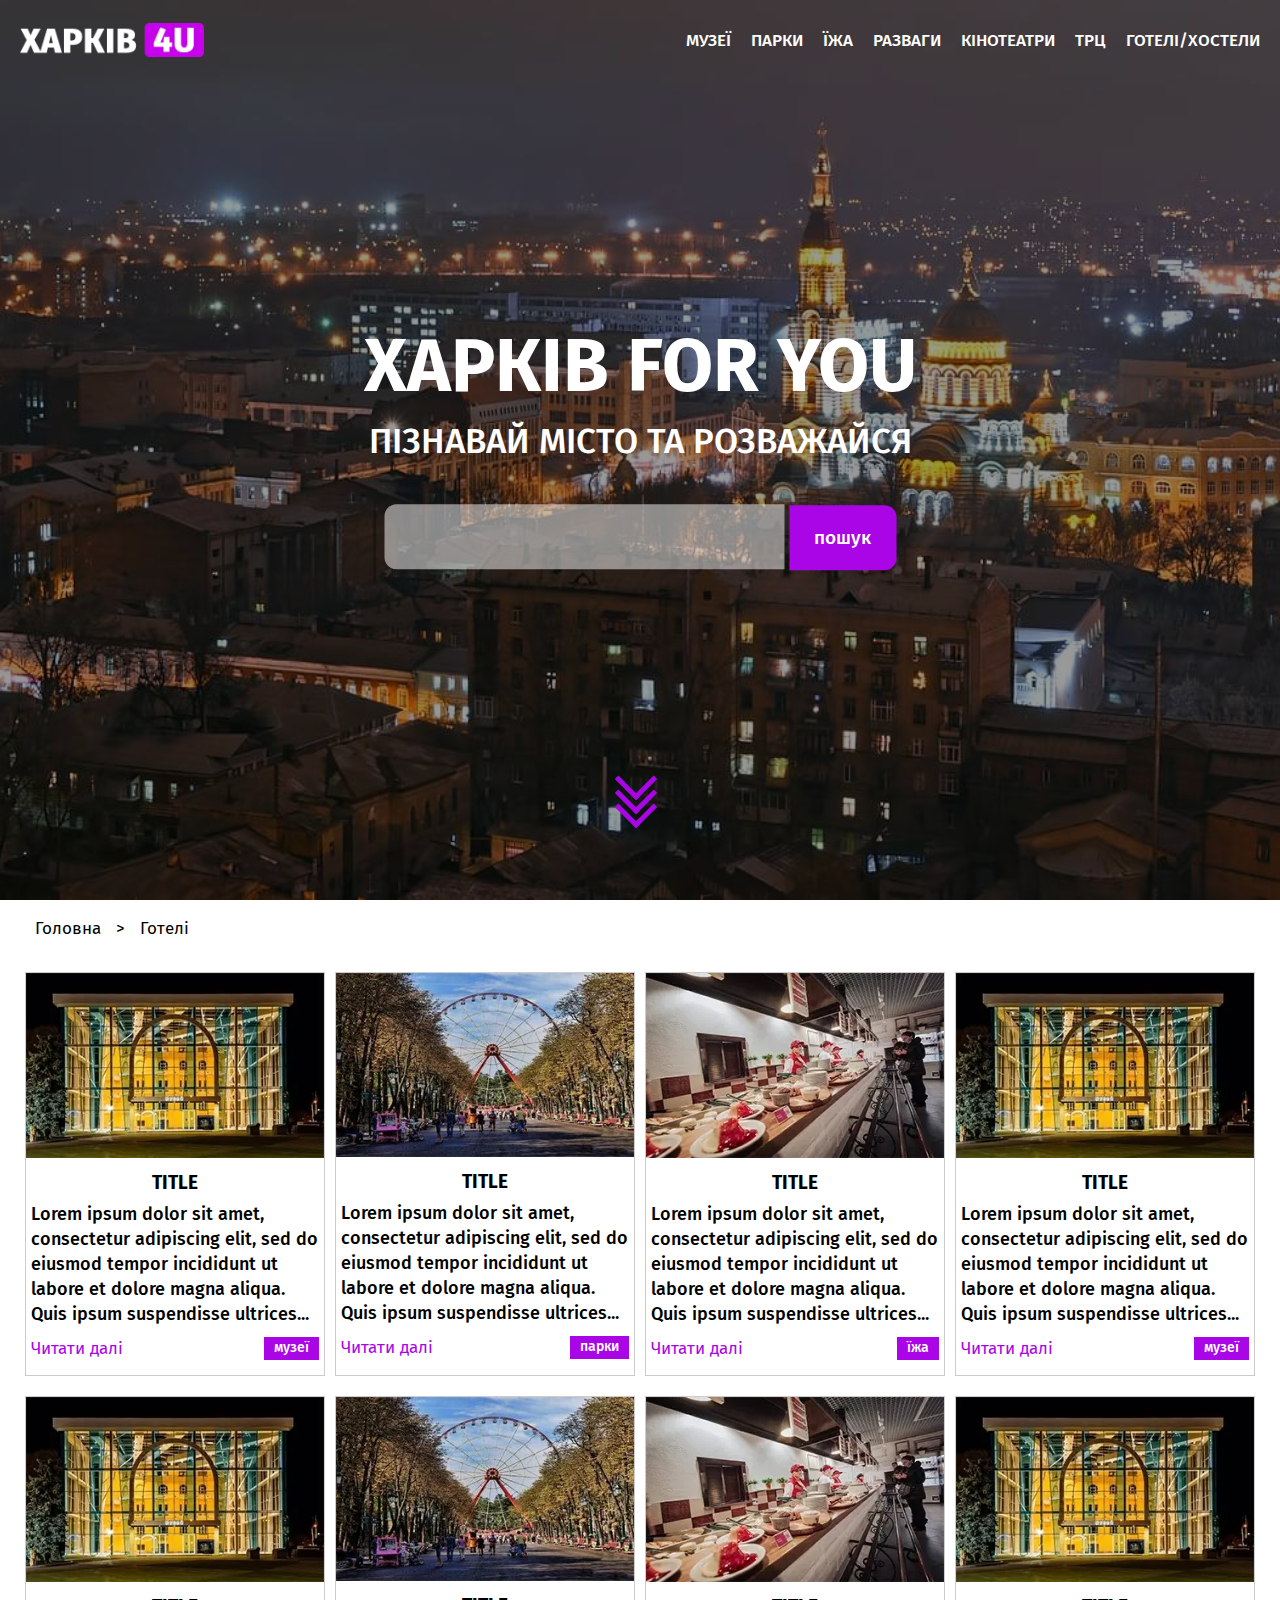
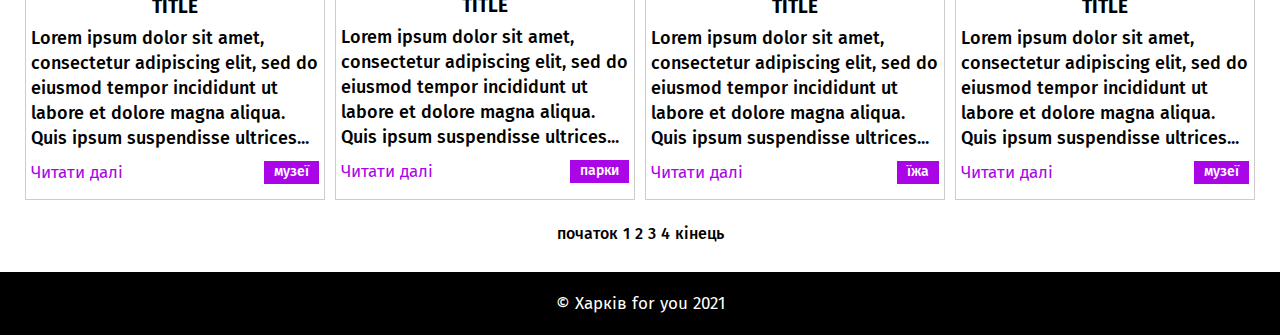
==== index.html @ 12f99634 "Add files via upload" ====
<!DOCTYPE html><html lang="en"><head>    <meta charset="UTF-8">    <meta http-equiv="X-UA-Compatible" content="IE=edge">    <meta name="viewport" content="width=device-width, initial-scale=1.0">    <title>Харкiв for you</title>    <link rel="stylesheet" href="css/style.min.css"></head><body class="flex">    <div class="content">        <header class="header">	<div class="container">		<div class="header__body flex">			<a href="/" class="header__logo">				<picture><source srcset="img/logo.webp" type="image/webp"><img src="img/logo.png" alt="logo"></picture>			</a>			<div class="menu__burger">				<span class="burger__line burger__line-1"></span>				<span class="burger__line burger__line-2"></span>				<span class="burger__line burger__line-3"></span>				<span class="burger__line burger__line-4"></span>			</div>			<nav class="header__menu">				<ul class="header__list flex">					<li><a href="/" class="header__link">музеї</a></li>					<li><a href="#" class="header__link">парки</a></li>					<li><a href="#" class="header__link">їжа</a></li>					<li><a href="#" class="header__link">разваги</a></li>					<li><a href="#" class="header__link">кінотеатри</a></li>					<li><a href="#" class="header__link">трц</a></li>					<li><a href="#" class="header__link">готелi/хостели</a></li>				</ul>			</nav>		</div>	</div></header>        <section class="main">            <div class="container">                <div class="main__block">                    <div class="main__title">Харкiв for you</div>                    <div class="main__subtitle">пізнавай місто та розважайся</div>                    <form action="#" method="get" class="form">                        <input type="text">                        <button type="submit">пошук</button>                    </form>                </div>                <div class="arrow-7">                    <span></span>                    <span></span>                    <span></span>                </div>            </div>        </section>        <section class="breadcrumbs">            <div class="container">                <ul class="flex">                    <li><a href="javascript:void(0);">Головна</a></li>                    <li>></li>                    <li><a href="javascript:void(0);">Готелі</a></li>                </ul>            </div>        </section>        <section class="wrapper">            <div class="container">                <div class="wrapper__block flex">                    <div class="cards flex">                        <div class="cards__item">                            <div class="cards__img">                                <picture><source srcset="img/musem.webp" type="image/webp"><img src="img/musem.jpg" alt="musem"></picture>                            </div>                            <a class="cards__title" href="javascript:void(0);">title</a>                            <div class="cards__block">                                <span class="cards__text">                                    Lorem ipsum dolor sit amet, consectetur adipiscing elit, sed do eiusmod tempor incididunt ut labore et dolore magna aliqua. Quis ipsum suspendisse ultrices...                                </span>                                <div class="more__block flex">                                    <a href="javascript:void(0);" class="read">Читати далі</a>                                    <a class="cards__tag" href="javascript:void(0);">музеї</a>                                </div>                            </div>                        </div>                        <div class="cards__item">                            <div class="cards__img">                                <picture><source srcset="img/parks.webp" type="image/webp"><img src="img/parks.jpg" alt="parks"></picture>                            </div>                            <a class="cards__title" href="javascript:void(0);">title</a>                            <div class="cards__block">                                <span class="cards__text">                                    Lorem ipsum dolor sit amet, consectetur adipiscing elit, sed do eiusmod tempor incididunt ut labore et dolore magna aliqua. Quis ipsum suspendisse ultrices...                                </span>                                <div class="more__block flex">                                    <a href="javascript:void(0);" class="read">Читати далі</a>                                    <a class="cards__tag" href="javascript:void(0);">парки</a>                                </div>                            </div>                        </div>                        <div class="cards__item">                            <div class="cards__img">                                <picture><source srcset="img/food.webp" type="image/webp"><img src="img/food.jpg" alt="food"></picture>                            </div>                            <a class="cards__title" href="javascript:void(0);">title</a>                            <div class="cards__block">                                <span class="cards__text">                                    Lorem ipsum dolor sit amet, consectetur adipiscing elit, sed do eiusmod tempor incididunt ut labore et dolore magna aliqua. Quis ipsum suspendisse ultrices...                                </span>                                <div class="more__block flex">                                    <a href="javascript:void(0);" class="read">Читати далі</a>                                    <a class="cards__tag" href="javascript:void(0);">їжа</a>                                </div>                            </div>                        </div>                        <div class="cards__item">                            <div class="cards__img">                                <picture><source srcset="img/musem.webp" type="image/webp"><img src="img/musem.jpg" alt="musem"></picture>                            </div>                            <a class="cards__title" href="javascript:void(0);">title</a>                            <div class="cards__block">                                <span class="cards__text">                                    Lorem ipsum dolor sit amet, consectetur adipiscing elit, sed do eiusmod tempor incididunt ut labore et dolore magna aliqua. Quis ipsum suspendisse ultrices...                                </span>                                <div class="more__block flex">                                    <a href="javascript:void(0);" class="read">Читати далі</a>                                    <a class="cards__tag" href="javascript:void(0);">музеї</a>                                </div>                            </div>                        </div>                        <div class="cards__item">                            <div class="cards__img">                                <picture><source srcset="img/musem.webp" type="image/webp"><img src="img/musem.jpg" alt="musem"></picture>                            </div>                            <a class="cards__title" href="javascript:void(0);">title</a>                            <div class="cards__block">                                <span class="cards__text">                                    Lorem ipsum dolor sit amet, consectetur adipiscing elit, sed do eiusmod tempor incididunt ut labore et dolore magna aliqua. Quis ipsum suspendisse ultrices...                                </span>                                <div class="more__block flex">                                    <a href="javascript:void(0);" class="read">Читати далі</a>                                    <a class="cards__tag" href="javascript:void(0);">музеї</a>                                </div>                            </div>                        </div>                        <div class="cards__item">                            <div class="cards__img">                                <picture><source srcset="img/parks.webp" type="image/webp"><img src="img/parks.jpg" alt="parks"></picture>                            </div>                            <a class="cards__title" href="javascript:void(0);">title</a>                            <div class="cards__block">                                <span class="cards__text">                                    Lorem ipsum dolor sit amet, consectetur adipiscing elit, sed do eiusmod tempor incididunt ut labore et dolore magna aliqua. Quis ipsum suspendisse ultrices...                                </span>                                <div class="more__block flex">                                    <a href="javascript:void(0);" class="read">Читати далі</a>                                    <a class="cards__tag" href="javascript:void(0);">парки</a>                                </div>                            </div>                        </div>                        <div class="cards__item">                            <div class="cards__img">                                <picture><source srcset="img/food.webp" type="image/webp"><img src="img/food.jpg" alt="food"></picture>                            </div>                            <a class="cards__title" href="javascript:void(0);">title</a>                            <div class="cards__block">                                <span class="cards__text">                                    Lorem ipsum dolor sit amet, consectetur adipiscing elit, sed do eiusmod tempor incididunt ut labore et dolore magna aliqua. Quis ipsum suspendisse ultrices...                                </span>                                <div class="more__block flex">                                    <a href="javascript:void(0);" class="read">Читати далі</a>                                    <a class="cards__tag" href="javascript:void(0);">їжа</a>                                </div>                            </div>                        </div>                        <div class="cards__item">                            <div class="cards__img">                                <picture><source srcset="img/musem.webp" type="image/webp"><img src="img/musem.jpg" alt="musem"></picture>                            </div>                            <a class="cards__title" href="javascript:void(0);">title</a>                            <div class="cards__block">                                <span class="cards__text">                                    Lorem ipsum dolor sit amet, consectetur adipiscing elit, sed do eiusmod tempor incididunt ut labore et dolore magna aliqua. Quis ipsum suspendisse ultrices...                                </span>                                <div class="more__block flex">                                    <a href="javascript:void(0);" class="read">Читати далі</a>                                    <a class="cards__tag" href="javascript:void(0);">музеї</a>                                </div>                            </div>                        </div>                    </div>                </div>                <div class="pages">                    <ul class="flex">                        <li><a class="back" href="javascript:void(0);">початок</a></li>                        <li><a href="javascript:void(0);">1</a></li>                        <li><a href="javascript:void(0);">2</a></li>                        <li><a href="javascript:void(0);">3</a></li>                        <li><a href="javascript:void(0);">4</a></li>                        <li><a class="forward" href="javascript:void(0);">кінець</a></li>                    </ul>                </div>            </div>        </section>    </div>    <footer class="footer">        <span>&copy; Харкiв for you 2021</span>    </footer>    <script src="js/jquery-3.3.1.min.js"></script>    <script src="js/script.min.js"></script></body></html>
---- css/style.min.css ----
@import url('https://fonts.googleapis.com/css2?family=Fira+Sans:wght@300;400;500;600;700;800;900&display=swap');*{padding:0;margin:0;border:0}*,:after,:before{-webkit-box-sizing:border-box;box-sizing:border-box}:active,:focus{outline:0}a:active,a:focus{outline:0}aside,footer,header,nav{display:block}body,html{height:100%;width:100%;font-size:100%;line-height:1;font-size:14px;-ms-text-size-adjust:100%;-moz-text-size-adjust:100%;-webkit-text-size-adjust:100%}button,input,textarea{font-family:inherit}input::-ms-clear{display:none}button{cursor:pointer}button::-moz-focus-inner{padding:0;border:0}a,a:visited{text-decoration:none}a:hover{text-decoration:none}ul li{list-style:none}img{vertical-align:top}h1,h2,h3,h4,h5,h6{font-size:inherit;font-weight:inherit}.header{position:absolute;width:100%;top:0;left:0;z-index:50;-webkit-transition:.4s linear;-o-transition:.4s linear;transition:.4s linear}.header:before{content:'';position:absolute;top:0;left:0;width:100%;height:100%;z-index:2}.header.active{position:fixed;top:0;left:0;-webkit-animation-name:show__menu;animation-name:show__menu;-webkit-animation-duration:1s;animation-duration:1s;width:100%;background-color:#b089dc}@-webkit-keyframes show__menu{0%{opacity:0;top:-200px}100%{opacity:1;top:0}}@keyframes show__menu{0%{opacity:0;top:-200px}100%{opacity:1;top:0}}.header__body{position:relative;display:-webkit-box;display:-ms-flexbox;display:flex;-webkit-box-pack:justify;-ms-flex-pack:justify;justify-content:space-between;height:80px;-webkit-box-align:center;-ms-flex-align:center;align-items:center}.header__logo{-webkit-box-flex:0;-ms-flex:0 0 184px;flex:0 0 184px;z-index:3}.header__logo img{max-width:100%}.menu__burger{display:none}.header__list{display:-webkit-box;display:-ms-flexbox;display:flex;position:relative;z-index:2}.header__link{color:#fff;text-transform:uppercase;font-size:17px;text-decoration:none;-webkit-transition:all .5s;-o-transition:all .5s;transition:all .5s;font-weight:500}.header__link:hover{color:#aa05e7}.active{color:#aa05e7;font-weight:700}.header__list li{list-style:none;margin-left:20px}.contant{height:10000px;padding-top:100px}.content__text{font-size:18px;line-height:25px}.content__text p{margin-bottom:20px}body{font-family:'Fira Sans',sans-serif;-webkit-box-orient:vertical;-webkit-box-direction:normal;-ms-flex-direction:column;flex-direction:column;color:#000;font-size:17px}.content{-webkit-box-flex:1;-ms-flex:1 1 auto;flex:1 1 auto}.flex{display:-webkit-box;display:-ms-flexbox;display:flex}.container{max-width:1270px;margin:0 auto;padding:0 15px}.main{background:url(../img/bg.jpg) center center/cover no-repeat;background-color:rgba(0,0,0,.4);background-blend-mode:multiply;height:100vh;width:100%;position:relative}.main__block{position:absolute;top:50%;left:50%;-webkit-transform:translate(-50%,-50%);-ms-transform:translate(-50%,-50%);transform:translate(-50%,-50%);text-align:center}.main__title{font-size:88px;font-weight:700;text-transform:uppercase;color:#fff}.main__subtitle{font-size:36px;font-weight:500;text-transform:uppercase;color:#fff;margin-top:20px}.main .form input{background-color:rgba(255,255,255,.5);border-radius:12px 0 0 12px;width:400px;height:65px;color:#fff;font-size:20px;padding:0 15px;margin-top:45px}.main .form button{font-size:19px;font-weight:500;color:#fff;padding:0 25px;height:65px;background-color:#aa05e7;border-radius:0 12px 12px 0;-webkit-transition:all .5s;-o-transition:all .5s;transition:all .5s}.main .form button:hover{background-color:#b089dc}.arrow-7{margin:40px auto 10px auto;width:38px;height:100px;bottom:10px;left:50%;-webkit-transform:translate(-50%);-ms-transform:translate(-50%);transform:translate(-50%);position:absolute}.arrow-7 span{display:block;width:30px;height:30px;border-bottom:5px solid #aa05e7;border-right:5px solid #aa05e7;-webkit-transform:rotate(45deg);-ms-transform:rotate(45deg);transform:rotate(45deg);margin:-16px 0;-webkit-animation:arrow-7 2s infinite;animation:arrow-7 2s infinite}.arrow-7 span:nth-child(2){-webkit-animation-delay:-.2s;animation-delay:-.2s}.arrow-7 span:nth-child(3){-webkit-animation-delay:-.4s;animation-delay:-.4s}@-webkit-keyframes arrow-7{0%{opacity:0;-webkit-transform:translate(0,-20px) rotate(45deg);transform:translate(0,-20px) rotate(45deg)}50%{opacity:1}100%{opacity:0;-webkit-transform:translate(0,20px) rotate(45deg);transform:translate(0,20px) rotate(45deg)}}@keyframes arrow-7{0%{opacity:0;-webkit-transform:translate(0,-20px) rotate(45deg);transform:translate(0,-20px) rotate(45deg)}50%{opacity:1}100%{opacity:0;-webkit-transform:translate(0,20px) rotate(45deg);transform:translate(0,20px) rotate(45deg)}}.breadcrumbs{padding:20px 0 5px 0}.breadcrumbs ul li{margin-left:15px}.breadcrumbs ul li a{color:#000;cursor:pointer}.breadcrumbs ul li a:hover{text-decoration:underline}.wrapper{-webkit-box-pack:justify;-ms-flex-pack:justify;justify-content:space-between;padding:10px 0 30px 0}.wrapper__block .cards{-ms-flex-wrap:wrap;flex-wrap:wrap;-ms-flex-pack:distribute;justify-content:space-around}.wrapper__block .cards span{display:block}.wrapper__block .cards__item{-webkit-box-orient:vertical;-webkit-box-direction:normal;-ms-flex-direction:column;flex-direction:column;-webkit-box-flex:0;-ms-flex:0 1 100%;flex:0 1 100%;max-width:300px;border:1px solid rgba(0,0,0,.2);padding:0 0 15px 0;margin-top:20px}.wrapper__block .cards__img{max-width:300px}.wrapper__block .cards__img img{max-width:100%}.wrapper__block .cards__title{display:block;font-size:19px;font-weight:700;text-transform:uppercase;-webkit-transition:all .4s;-o-transition:all .4s;transition:all .4s;text-align:center;margin:15px 0 10px 0;color:#000}.wrapper__block .cards__title:hover{color:#aa05e7}.wrapper__block .cards__block{padding:0 5px}.wrapper__block .cards__text{line-height:25px;font-weight:500;font-size:18px}.wrapper__block .cards .more__block{margin-top:10px;-webkit-box-pack:justify;-ms-flex-pack:justify;justify-content:space-between;-webkit-box-align:center;-ms-flex-align:center;align-items:center}.wrapper__block .cards .read{color:#aa05e7;-webkit-transition:all .4s;-o-transition:all .4s;transition:all .4s}.wrapper__block .cards .read:hover{color:#b089dc;text-decoration:underline}.wrapper__block .cards__tag{font-size:14px;font-weight:500;background-color:#aa05e7;padding:4px 10px 5px 10px;color:#fff;display:inline-block;-webkit-transition:all .4s;-o-transition:all .4s;transition:all .4s}.wrapper__block .cards__tag:hover{background-color:#b089dc}.wrapper .pages{margin-top:25px}.wrapper .pages span{display:block}.wrapper .pages ul{-webkit-box-pack:center;-ms-flex-pack:center;justify-content:center}.wrapper .pages ul li{margin-right:5px}.wrapper .pages ul li:last-child{margin-right:0}.wrapper .pages ul li a{color:#000;font-size:16px;font-weight:500;-webkit-transition:all .4s;-o-transition:all .4s;transition:all .4s}.wrapper .pages ul li a:hover{color:#aa05e7}.footer{background-color:#000}.footer span{text-align:center;padding:23px 0;color:#fff;display:block}@media (min-width:1270px){.main__title{font-size:74px}.main__subtitle{font-size:35px}}@media (max-width:992px){.header__list li{margin-left:10px}.header__link{font-size:16px}}@media (max-width:767px){.menu__burger{display:block;position:relative;width:35px;height:23px;z-index:3}.burger__line{position:absolute;height:2px;width:100%;left:0;background-color:#fff;-webkit-transition:all .3s ease 0s;-o-transition:all .3s ease 0s;transition:all .3s ease 0s}.burger__line-1{top:0}.burger__line-2,.burger__line-3{top:50%;-webkit-transform:translateY(-50%);-ms-transform:translateY(-50%);transform:translateY(-50%)}.burger__line-4{bottom:0}.burger__line-1.active,.burger__line-4.active{opacity:0}.burger__line-2.active{-webkit-transform:translateY(-50%) rotate(45deg);-ms-transform:translateY(-50%) rotate(45deg);transform:translateY(-50%) rotate(45deg)}.burger__line-3.active{-webkit-transform:translateY(-50%) rotate(-45deg);-ms-transform:translateY(-50%) rotate(-45deg);transform:translateY(-50%) rotate(-45deg)}.header__menu{position:fixed;top:-100%;left:0;width:100%;height:100%;background-color:rgba(0,0,0,.5);-webkit-backdrop-filter:blur(12px);backdrop-filter:blur(12px);padding:0 10px 20px 10px;-webkit-transition:all .3s ease 0s;-o-transition:all .3s ease 0s;transition:all .3s ease 0s;overflow:auto;text-align:center}.header__menu.active{top:0}.header__body{height:50px}.header__logo{-webkit-box-flex:0;-ms-flex:0 0 80px;flex:0 0 80px}.header__list{display:block;position:relative;top:50%;-webkit-transform:translateY(-50%);-ms-transform:translateY(-50%);transform:translateY(-50%)}.header__list li{margin:20px 0}body.lock{overflow:hidden}.header__link{font-size:24px}}@media (min-width:992px) and (max-width:1269px){.main__title{font-size:58px}.main__subtitle{font-size:26px}}@media (min-width:768px) and (max-width:991px){.main__title{font-size:45px}.main__subtitle{font-size:20px}}@media (min-width:576px) and (max-width:767px){.main__title{font-size:47px}.main__subtitle{font-size:20px}.main .form input{border-radius:12px;height:50px}.main .form button{border-radius:12px;width:400px;margin-top:15px;height:50px}}@media (min-width:320px) and (max-width:575px){.main__title{font-size:55px}.main__subtitle{font-size:20px}.main .form input{width:100%;border-radius:12px;height:40px}.main .form button{width:100%;border-radius:12px;margin-top:15px;height:40px}}@media (min-width:768px) and (max-width:1200px){.main .form input{width:300px}.main .form button{padding:0 10px}}.webp .main{background:url(../img/bg.webp) center center/cover no-repeat}
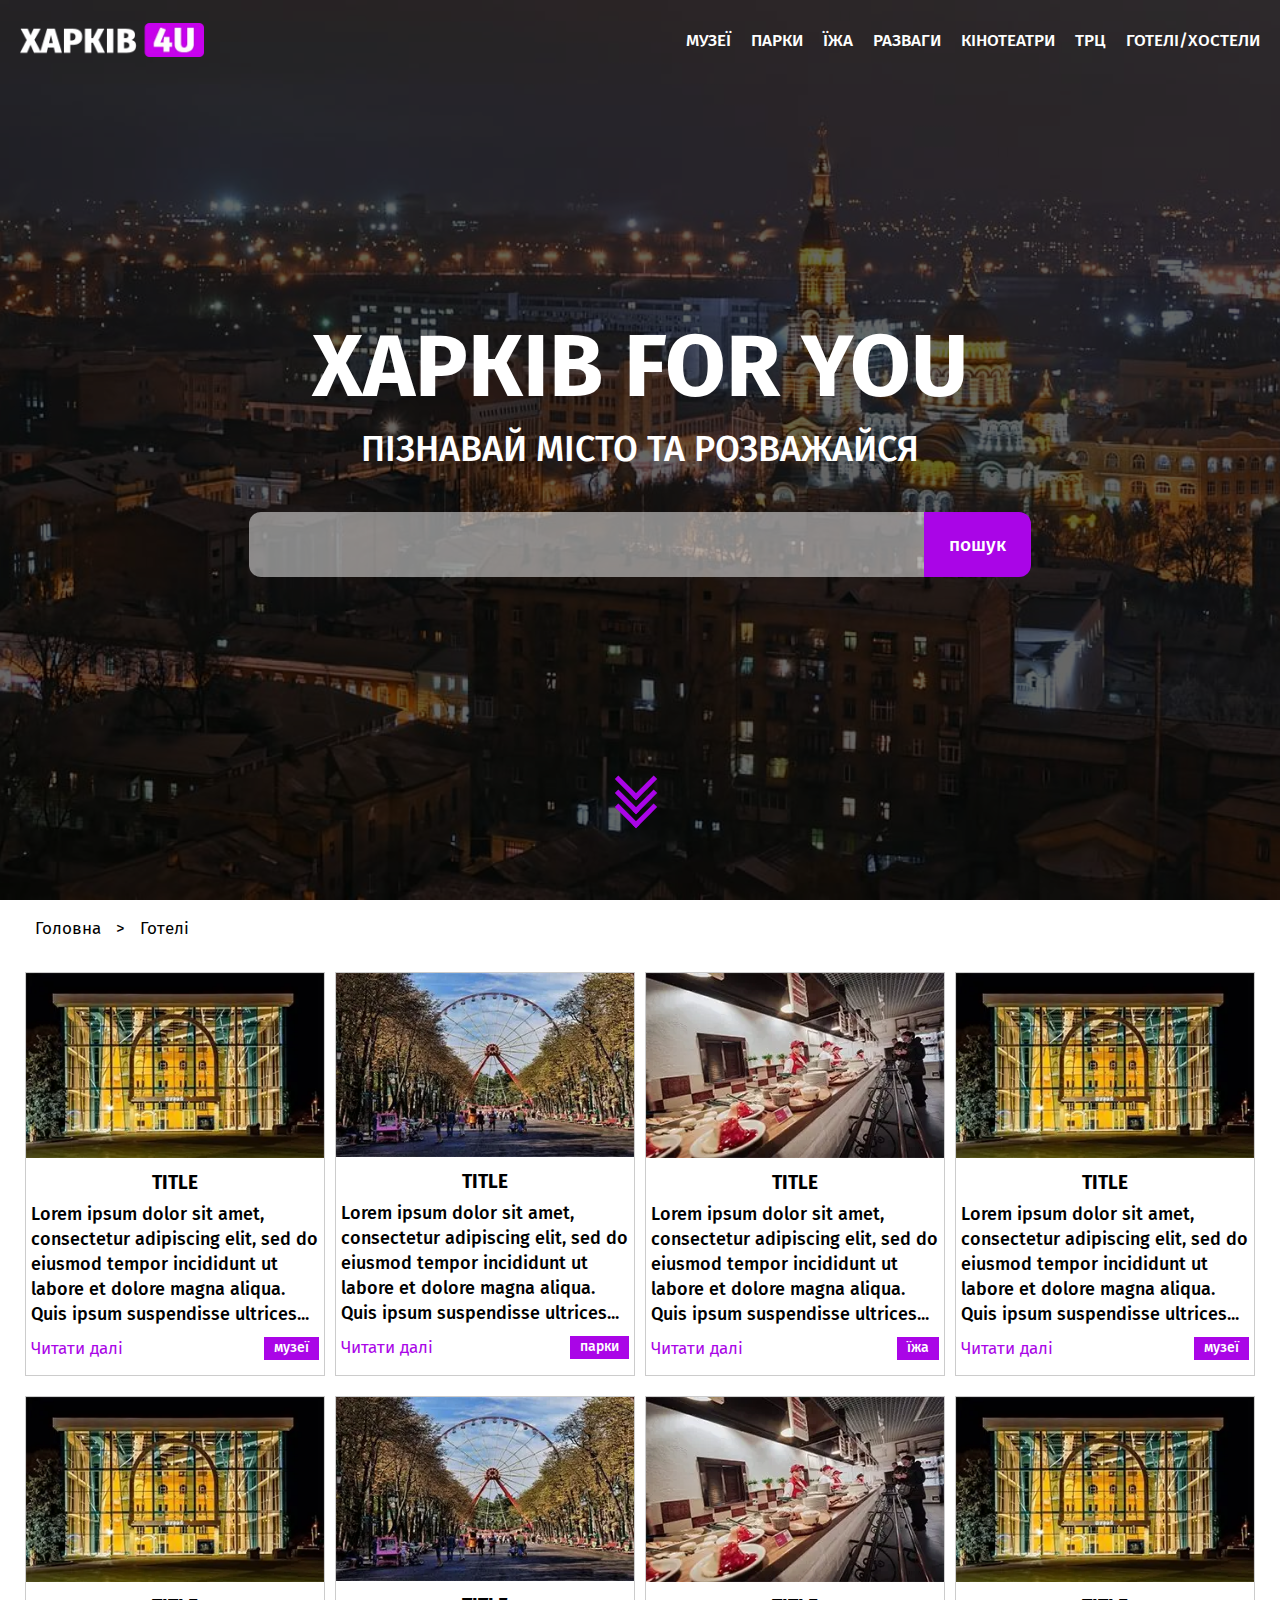
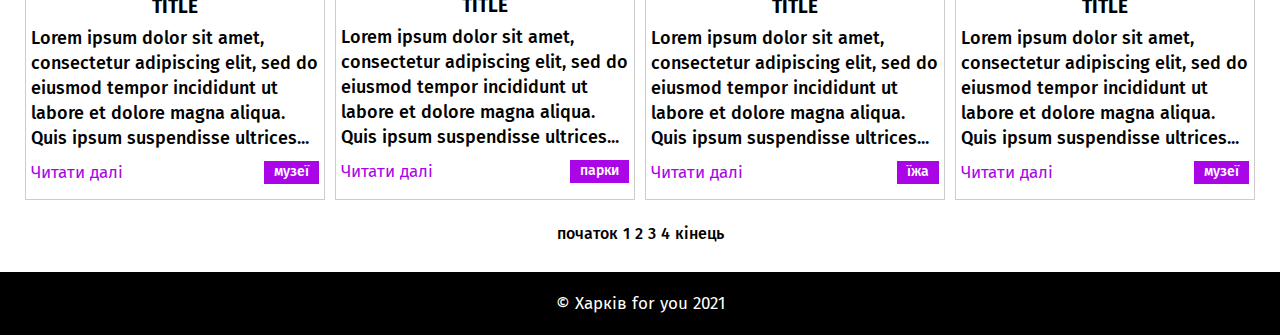
==== commit 3beb9594: "Add files via upload" ====
--- a/index.html
+++ b/index.html
@@ -40,7 +40,7 @@
                 <div class="main__block">                     <div class="main__title">Харкiв for you</div>                     <div class="main__subtitle">пізнавай місто та розважайся</div>-                    <form action="#" method="get" class="form">+                    <form action="#" method="get" class="form flex">                         <input type="text">                         <button type="submit">пошук</button>                     </form>--- a/css/style.min.css
+++ b/css/style.min.css
@@ -1 +1 @@
-@import url('https://fonts.googleapis.com/css2?family=Fira+Sans:wght@300;400;500;600;700;800;900&display=swap');*{padding:0;margin:0;border:0}*,:after,:before{-webkit-box-sizing:border-box;box-sizing:border-box}:active,:focus{outline:0}a:active,a:focus{outline:0}aside,footer,header,nav{display:block}body,html{height:100%;width:100%;font-size:100%;line-height:1;font-size:14px;-ms-text-size-adjust:100%;-moz-text-size-adjust:100%;-webkit-text-size-adjust:100%}button,input,textarea{font-family:inherit}input::-ms-clear{display:none}button{cursor:pointer}button::-moz-focus-inner{padding:0;border:0}a,a:visited{text-decoration:none}a:hover{text-decoration:none}ul li{list-style:none}img{vertical-align:top}h1,h2,h3,h4,h5,h6{font-size:inherit;font-weight:inherit}.header{position:absolute;width:100%;top:0;left:0;z-index:50;-webkit-transition:.4s linear;-o-transition:.4s linear;transition:.4s linear}.header:before{content:'';position:absolute;top:0;left:0;width:100%;height:100%;z-index:2}.header.active{position:fixed;top:0;left:0;-webkit-animation-name:show__menu;animation-name:show__menu;-webkit-animation-duration:1s;animation-duration:1s;width:100%;background-color:#b089dc}@-webkit-keyframes show__menu{0%{opacity:0;top:-200px}100%{opacity:1;top:0}}@keyframes show__menu{0%{opacity:0;top:-200px}100%{opacity:1;top:0}}.header__body{position:relative;display:-webkit-box;display:-ms-flexbox;display:flex;-webkit-box-pack:justify;-ms-flex-pack:justify;justify-content:space-between;height:80px;-webkit-box-align:center;-ms-flex-align:center;align-items:center}.header__logo{-webkit-box-flex:0;-ms-flex:0 0 184px;flex:0 0 184px;z-index:3}.header__logo img{max-width:100%}.menu__burger{display:none}.header__list{display:-webkit-box;display:-ms-flexbox;display:flex;position:relative;z-index:2}.header__link{color:#fff;text-transform:uppercase;font-size:17px;text-decoration:none;-webkit-transition:all .5s;-o-transition:all .5s;transition:all .5s;font-weight:500}.header__link:hover{color:#aa05e7}.active{color:#aa05e7;font-weight:700}.header__list li{list-style:none;margin-left:20px}.contant{height:10000px;padding-top:100px}.content__text{font-size:18px;line-height:25px}.content__text p{margin-bottom:20px}body{font-family:'Fira Sans',sans-serif;-webkit-box-orient:vertical;-webkit-box-direction:normal;-ms-flex-direction:column;flex-direction:column;color:#000;font-size:17px}.content{-webkit-box-flex:1;-ms-flex:1 1 auto;flex:1 1 auto}.flex{display:-webkit-box;display:-ms-flexbox;display:flex}.container{max-width:1270px;margin:0 auto;padding:0 15px}.main{background:url(../img/bg.jpg) center center/cover no-repeat;background-color:rgba(0,0,0,.4);background-blend-mode:multiply;height:100vh;width:100%;position:relative}.main__block{position:absolute;top:50%;left:50%;-webkit-transform:translate(-50%,-50%);-ms-transform:translate(-50%,-50%);transform:translate(-50%,-50%);text-align:center}.main__title{font-size:88px;font-weight:700;text-transform:uppercase;color:#fff}.main__subtitle{font-size:36px;font-weight:500;text-transform:uppercase;color:#fff;margin-top:20px}.main .form input{background-color:rgba(255,255,255,.5);border-radius:12px 0 0 12px;width:400px;height:65px;color:#fff;font-size:20px;padding:0 15px;margin-top:45px}.main .form button{font-size:19px;font-weight:500;color:#fff;padding:0 25px;height:65px;background-color:#aa05e7;border-radius:0 12px 12px 0;-webkit-transition:all .5s;-o-transition:all .5s;transition:all .5s}.main .form button:hover{background-color:#b089dc}.arrow-7{margin:40px auto 10px auto;width:38px;height:100px;bottom:10px;left:50%;-webkit-transform:translate(-50%);-ms-transform:translate(-50%);transform:translate(-50%);position:absolute}.arrow-7 span{display:block;width:30px;height:30px;border-bottom:5px solid #aa05e7;border-right:5px solid #aa05e7;-webkit-transform:rotate(45deg);-ms-transform:rotate(45deg);transform:rotate(45deg);margin:-16px 0;-webkit-animation:arrow-7 2s infinite;animation:arrow-7 2s infinite}.arrow-7 span:nth-child(2){-webkit-animation-delay:-.2s;animation-delay:-.2s}.arrow-7 span:nth-child(3){-webkit-animation-delay:-.4s;animation-delay:-.4s}@-webkit-keyframes arrow-7{0%{opacity:0;-webkit-transform:translate(0,-20px) rotate(45deg);transform:translate(0,-20px) rotate(45deg)}50%{opacity:1}100%{opacity:0;-webkit-transform:translate(0,20px) rotate(45deg);transform:translate(0,20px) rotate(45deg)}}@keyframes arrow-7{0%{opacity:0;-webkit-transform:translate(0,-20px) rotate(45deg);transform:translate(0,-20px) rotate(45deg)}50%{opacity:1}100%{opacity:0;-webkit-transform:translate(0,20px) rotate(45deg);transform:translate(0,20px) rotate(45deg)}}.breadcrumbs{padding:20px 0 5px 0}.breadcrumbs ul li{margin-left:15px}.breadcrumbs ul li a{color:#000;cursor:pointer}.breadcrumbs ul li a:hover{text-decoration:underline}.wrapper{-webkit-box-pack:justify;-ms-flex-pack:justify;justify-content:space-between;padding:10px 0 30px 0}.wrapper__block .cards{-ms-flex-wrap:wrap;flex-wrap:wrap;-ms-flex-pack:distribute;justify-content:space-around}.wrapper__block .cards span{display:block}.wrapper__block .cards__item{-webkit-box-orient:vertical;-webkit-box-direction:normal;-ms-flex-direction:column;flex-direction:column;-webkit-box-flex:0;-ms-flex:0 1 100%;flex:0 1 100%;max-width:300px;border:1px solid rgba(0,0,0,.2);padding:0 0 15px 0;margin-top:20px}.wrapper__block .cards__img{max-width:300px}.wrapper__block .cards__img img{max-width:100%}.wrapper__block .cards__title{display:block;font-size:19px;font-weight:700;text-transform:uppercase;-webkit-transition:all .4s;-o-transition:all .4s;transition:all .4s;text-align:center;margin:15px 0 10px 0;color:#000}.wrapper__block .cards__title:hover{color:#aa05e7}.wrapper__block .cards__block{padding:0 5px}.wrapper__block .cards__text{line-height:25px;font-weight:500;font-size:18px}.wrapper__block .cards .more__block{margin-top:10px;-webkit-box-pack:justify;-ms-flex-pack:justify;justify-content:space-between;-webkit-box-align:center;-ms-flex-align:center;align-items:center}.wrapper__block .cards .read{color:#aa05e7;-webkit-transition:all .4s;-o-transition:all .4s;transition:all .4s}.wrapper__block .cards .read:hover{color:#b089dc;text-decoration:underline}.wrapper__block .cards__tag{font-size:14px;font-weight:500;background-color:#aa05e7;padding:4px 10px 5px 10px;color:#fff;display:inline-block;-webkit-transition:all .4s;-o-transition:all .4s;transition:all .4s}.wrapper__block .cards__tag:hover{background-color:#b089dc}.wrapper .pages{margin-top:25px}.wrapper .pages span{display:block}.wrapper .pages ul{-webkit-box-pack:center;-ms-flex-pack:center;justify-content:center}.wrapper .pages ul li{margin-right:5px}.wrapper .pages ul li:last-child{margin-right:0}.wrapper .pages ul li a{color:#000;font-size:16px;font-weight:500;-webkit-transition:all .4s;-o-transition:all .4s;transition:all .4s}.wrapper .pages ul li a:hover{color:#aa05e7}.footer{background-color:#000}.footer span{text-align:center;padding:23px 0;color:#fff;display:block}@media (min-width:1270px){.main__title{font-size:74px}.main__subtitle{font-size:35px}}@media (max-width:992px){.header__list li{margin-left:10px}.header__link{font-size:16px}}@media (max-width:767px){.menu__burger{display:block;position:relative;width:35px;height:23px;z-index:3}.burger__line{position:absolute;height:2px;width:100%;left:0;background-color:#fff;-webkit-transition:all .3s ease 0s;-o-transition:all .3s ease 0s;transition:all .3s ease 0s}.burger__line-1{top:0}.burger__line-2,.burger__line-3{top:50%;-webkit-transform:translateY(-50%);-ms-transform:translateY(-50%);transform:translateY(-50%)}.burger__line-4{bottom:0}.burger__line-1.active,.burger__line-4.active{opacity:0}.burger__line-2.active{-webkit-transform:translateY(-50%) rotate(45deg);-ms-transform:translateY(-50%) rotate(45deg);transform:translateY(-50%) rotate(45deg)}.burger__line-3.active{-webkit-transform:translateY(-50%) rotate(-45deg);-ms-transform:translateY(-50%) rotate(-45deg);transform:translateY(-50%) rotate(-45deg)}.header__menu{position:fixed;top:-100%;left:0;width:100%;height:100%;background-color:rgba(0,0,0,.5);-webkit-backdrop-filter:blur(12px);backdrop-filter:blur(12px);padding:0 10px 20px 10px;-webkit-transition:all .3s ease 0s;-o-transition:all .3s ease 0s;transition:all .3s ease 0s;overflow:auto;text-align:center}.header__menu.active{top:0}.header__body{height:50px}.header__logo{-webkit-box-flex:0;-ms-flex:0 0 80px;flex:0 0 80px}.header__list{display:block;position:relative;top:50%;-webkit-transform:translateY(-50%);-ms-transform:translateY(-50%);transform:translateY(-50%)}.header__list li{margin:20px 0}body.lock{overflow:hidden}.header__link{font-size:24px}}@media (min-width:992px) and (max-width:1269px){.main__title{font-size:58px}.main__subtitle{font-size:26px}}@media (min-width:768px) and (max-width:991px){.main__title{font-size:45px}.main__subtitle{font-size:20px}}@media (min-width:576px) and (max-width:767px){.main__title{font-size:47px}.main__subtitle{font-size:20px}.main .form input{border-radius:12px;height:50px}.main .form button{border-radius:12px;width:400px;margin-top:15px;height:50px}}@media (min-width:320px) and (max-width:575px){.main__title{font-size:55px}.main__subtitle{font-size:20px}.main .form input{width:100%;border-radius:12px;height:40px}.main .form button{width:100%;border-radius:12px;margin-top:15px;height:40px}}@media (min-width:768px) and (max-width:1200px){.main .form input{width:300px}.main .form button{padding:0 10px}}.webp .main{background:url(../img/bg.webp) center center/cover no-repeat}+@import url('https://fonts.googleapis.com/css2?family=Fira+Sans:wght@300;400;500;600;700;800;900&display=swap');*{padding:0;margin:0;border:0}*,:after,:before{-webkit-box-sizing:border-box;box-sizing:border-box}:active,:focus{outline:0}a:active,a:focus{outline:0}aside,footer,header,nav{display:block}body,html{height:100%;width:100%;font-size:100%;line-height:1;font-size:14px;-ms-text-size-adjust:100%;-moz-text-size-adjust:100%;-webkit-text-size-adjust:100%}button,input,textarea{font-family:inherit}input::-ms-clear{display:none}button{cursor:pointer}button::-moz-focus-inner{padding:0;border:0}a,a:visited{text-decoration:none}a:hover{text-decoration:none}ul li{list-style:none}img{vertical-align:top}h1,h2,h3,h4,h5,h6{font-size:inherit;font-weight:inherit}.header{position:absolute;width:100%;top:0;left:0;z-index:50;-webkit-transition:.4s linear;-o-transition:.4s linear;transition:.4s linear}.header:before{content:'';position:absolute;top:0;left:0;width:100%;height:100%;z-index:2}.header.active{position:fixed;top:0;left:0;-webkit-animation-name:show__menu;animation-name:show__menu;-webkit-animation-duration:1s;animation-duration:1s;width:100%;background-color:#b089dc}@-webkit-keyframes show__menu{0%{opacity:0;top:-200px}100%{opacity:1;top:0}}@keyframes show__menu{0%{opacity:0;top:-200px}100%{opacity:1;top:0}}.header__body{position:relative;display:-webkit-box;display:-ms-flexbox;display:flex;-webkit-box-pack:justify;-ms-flex-pack:justify;justify-content:space-between;height:80px;-webkit-box-align:center;-ms-flex-align:center;align-items:center}.header__logo{-webkit-box-flex:0;-ms-flex:0 0 184px;flex:0 0 184px;z-index:3}.header__logo img{max-width:100%}.menu__burger{display:none}.header__list{display:-webkit-box;display:-ms-flexbox;display:flex;position:relative;z-index:2}.header__link{color:#fff;text-transform:uppercase;font-size:17px;text-decoration:none;-webkit-transition:all .5s;-o-transition:all .5s;transition:all .5s;font-weight:500}.header__link:hover{color:#aa05e7}.active{color:#aa05e7;font-weight:700}.header__list li{list-style:none;margin-left:20px}.contant{height:10000px;padding-top:100px}.content__text{font-size:18px;line-height:25px}.content__text p{margin-bottom:20px}body{font-family:'Fira Sans',sans-serif;-webkit-box-orient:vertical;-webkit-box-direction:normal;-ms-flex-direction:column;flex-direction:column;color:#000;font-size:17px}.content{-webkit-box-flex:1;-ms-flex:1 1 auto;flex:1 1 auto}.flex{display:-webkit-box;display:-ms-flexbox;display:flex}.container{max-width:1270px;margin:0 auto;padding:0 15px}.main{background:url(../img/bg.jpg) center center/cover no-repeat;background-color:rgba(0,0,0,.6);background-blend-mode:multiply;height:100vh;width:100%;position:relative}.main__block{position:absolute;top:50%;left:50%;-webkit-transform:translate(-50%,-50%);-ms-transform:translate(-50%,-50%);transform:translate(-50%,-50%);text-align:center;width:100%}.main__title{font-size:88px;font-weight:700;text-transform:uppercase;color:#fff}.main__subtitle{font-size:36px;font-weight:500;text-transform:uppercase;color:#fff;margin-top:20px}.main .form{-webkit-box-pack:center;-ms-flex-pack:center;justify-content:center;-webkit-box-align:center;-ms-flex-align:center;align-items:center;margin-top:45px}.main .form input{background-color:rgba(255,255,255,.5);border-radius:12px 0 0 12px;width:675px;height:65px;color:#fff;font-size:20px;padding:0 15px}.main .form button{font-size:19px;font-weight:500;color:#fff;padding:0 25px;height:65px;background-color:#aa05e7;border-radius:0 12px 12px 0;-webkit-transition:all .5s;-o-transition:all .5s;transition:all .5s}.main .form button:hover{background-color:#b089dc}.arrow-7{margin:40px auto 10px auto;width:38px;height:100px;bottom:10px;left:50%;-webkit-transform:translate(-50%);-ms-transform:translate(-50%);transform:translate(-50%);position:absolute}.arrow-7 span{display:block;width:30px;height:30px;border-bottom:5px solid #aa05e7;border-right:5px solid #aa05e7;-webkit-transform:rotate(45deg);-ms-transform:rotate(45deg);transform:rotate(45deg);margin:-16px 0;-webkit-animation:arrow-7 2s infinite;animation:arrow-7 2s infinite}.arrow-7 span:nth-child(2){-webkit-animation-delay:-.2s;animation-delay:-.2s}.arrow-7 span:nth-child(3){-webkit-animation-delay:-.4s;animation-delay:-.4s}@-webkit-keyframes arrow-7{0%{opacity:0;-webkit-transform:translate(0,-20px) rotate(45deg);transform:translate(0,-20px) rotate(45deg)}50%{opacity:1}100%{opacity:0;-webkit-transform:translate(0,20px) rotate(45deg);transform:translate(0,20px) rotate(45deg)}}@keyframes arrow-7{0%{opacity:0;-webkit-transform:translate(0,-20px) rotate(45deg);transform:translate(0,-20px) rotate(45deg)}50%{opacity:1}100%{opacity:0;-webkit-transform:translate(0,20px) rotate(45deg);transform:translate(0,20px) rotate(45deg)}}.breadcrumbs{padding:20px 0 5px 0}.breadcrumbs ul li{margin-left:15px}.breadcrumbs ul li a{color:#000;cursor:pointer}.breadcrumbs ul li a:hover{text-decoration:underline}.wrapper{-webkit-box-pack:justify;-ms-flex-pack:justify;justify-content:space-between;padding:10px 0 30px 0}.wrapper__block .cards{-ms-flex-wrap:wrap;flex-wrap:wrap;-ms-flex-pack:distribute;justify-content:space-around}.wrapper__block .cards span{display:block}.wrapper__block .cards__item{-webkit-box-orient:vertical;-webkit-box-direction:normal;-ms-flex-direction:column;flex-direction:column;-webkit-box-flex:0;-ms-flex:0 1 100%;flex:0 1 100%;max-width:300px;border:1px solid rgba(0,0,0,.2);padding:0 0 15px 0;margin-top:20px}.wrapper__block .cards__img{max-width:300px}.wrapper__block .cards__img img{max-width:100%}.wrapper__block .cards__title{display:block;font-size:19px;font-weight:700;text-transform:uppercase;-webkit-transition:all .4s;-o-transition:all .4s;transition:all .4s;text-align:center;margin:15px 0 10px 0;color:#000}.wrapper__block .cards__title:hover{color:#aa05e7}.wrapper__block .cards__block{padding:0 5px}.wrapper__block .cards__text{line-height:25px;font-weight:500;font-size:18px}.wrapper__block .cards .more__block{margin-top:10px;-webkit-box-pack:justify;-ms-flex-pack:justify;justify-content:space-between;-webkit-box-align:center;-ms-flex-align:center;align-items:center}.wrapper__block .cards .read{color:#aa05e7;-webkit-transition:all .4s;-o-transition:all .4s;transition:all .4s}.wrapper__block .cards .read:hover{color:#b089dc;text-decoration:underline}.wrapper__block .cards__tag{font-size:14px;font-weight:500;background-color:#aa05e7;padding:4px 10px 5px 10px;color:#fff;display:inline-block;-webkit-transition:all .4s;-o-transition:all .4s;transition:all .4s}.wrapper__block .cards__tag:hover{background-color:#b089dc}.wrapper .pages{margin-top:25px}.wrapper .pages span{display:block}.wrapper .pages ul{-webkit-box-pack:center;-ms-flex-pack:center;justify-content:center}.wrapper .pages ul li{margin-right:5px}.wrapper .pages ul li:last-child{margin-right:0}.wrapper .pages ul li a{color:#000;font-size:16px;font-weight:500;-webkit-transition:all .4s;-o-transition:all .4s;transition:all .4s}.wrapper .pages ul li a:hover{color:#aa05e7}.footer{background-color:#000}.footer span{text-align:center;padding:23px 0;color:#fff;display:block}@media (max-width:992px){.header__list li{margin-left:10px}.header__link{font-size:16px}}@media (max-width:767px){.menu__burger{display:block;position:relative;width:35px;height:23px;z-index:3}.burger__line{position:absolute;height:2px;width:100%;left:0;background-color:#fff;-webkit-transition:all .3s ease 0s;-o-transition:all .3s ease 0s;transition:all .3s ease 0s}.burger__line-1{top:0}.burger__line-2,.burger__line-3{top:50%;-webkit-transform:translateY(-50%);-ms-transform:translateY(-50%);transform:translateY(-50%)}.burger__line-4{bottom:0}.burger__line-1.active,.burger__line-4.active{opacity:0}.burger__line-2.active{-webkit-transform:translateY(-50%) rotate(45deg);-ms-transform:translateY(-50%) rotate(45deg);transform:translateY(-50%) rotate(45deg)}.burger__line-3.active{-webkit-transform:translateY(-50%) rotate(-45deg);-ms-transform:translateY(-50%) rotate(-45deg);transform:translateY(-50%) rotate(-45deg)}.header__menu{position:fixed;top:-100%;left:0;width:100%;height:100%;background-color:rgba(0,0,0,.5);-webkit-backdrop-filter:blur(12px);backdrop-filter:blur(12px);padding:0 10px 20px 10px;-webkit-transition:all .3s ease 0s;-o-transition:all .3s ease 0s;transition:all .3s ease 0s;overflow:auto;text-align:center}.header__menu.active{top:0}.header__body{height:50px}.header__logo{-webkit-box-flex:0;-ms-flex:0 0 120px;flex:0 0 120px}.header__list{display:block;position:relative;top:50%;-webkit-transform:translateY(-50%);-ms-transform:translateY(-50%);transform:translateY(-50%)}.header__list li{margin:20px 0}body.lock{overflow:hidden}.header__link{font-size:24px}}@media (min-width:768px) and (max-width:991px){.main__title{font-size:60px}.main__subtitle{font-size:25px}}@media (min-width:576px) and (max-width:767px){.main__title{font-size:47px}.main__subtitle{font-size:20px}.main .form input{width:75%;border-radius:12px;height:50px}.main .form button{border-radius:12px;width:400px;margin-top:15px;height:50px;width:75%}}@media (min-width:320px) and (max-width:575px){.main__title{font-size:50px}.main__subtitle{font-size:16px}.main .form input{width:95%;border-radius:12px;height:40px}.main .form button{width:95%;border-radius:12px;margin-top:15px;height:40px}}@media (min-width:320px) and (max-width:767px){.main .form{-webkit-box-orient:vertical;-webkit-box-direction:normal;-ms-flex-direction:column;flex-direction:column}.arrow-7{display:none}.arrow-7 span{display:none}}@media (min-width:768px) and (max-width:1200px){.main .form input{width:500px}}.webp .main{background:url(../img/bg.webp) center center/cover no-repeat}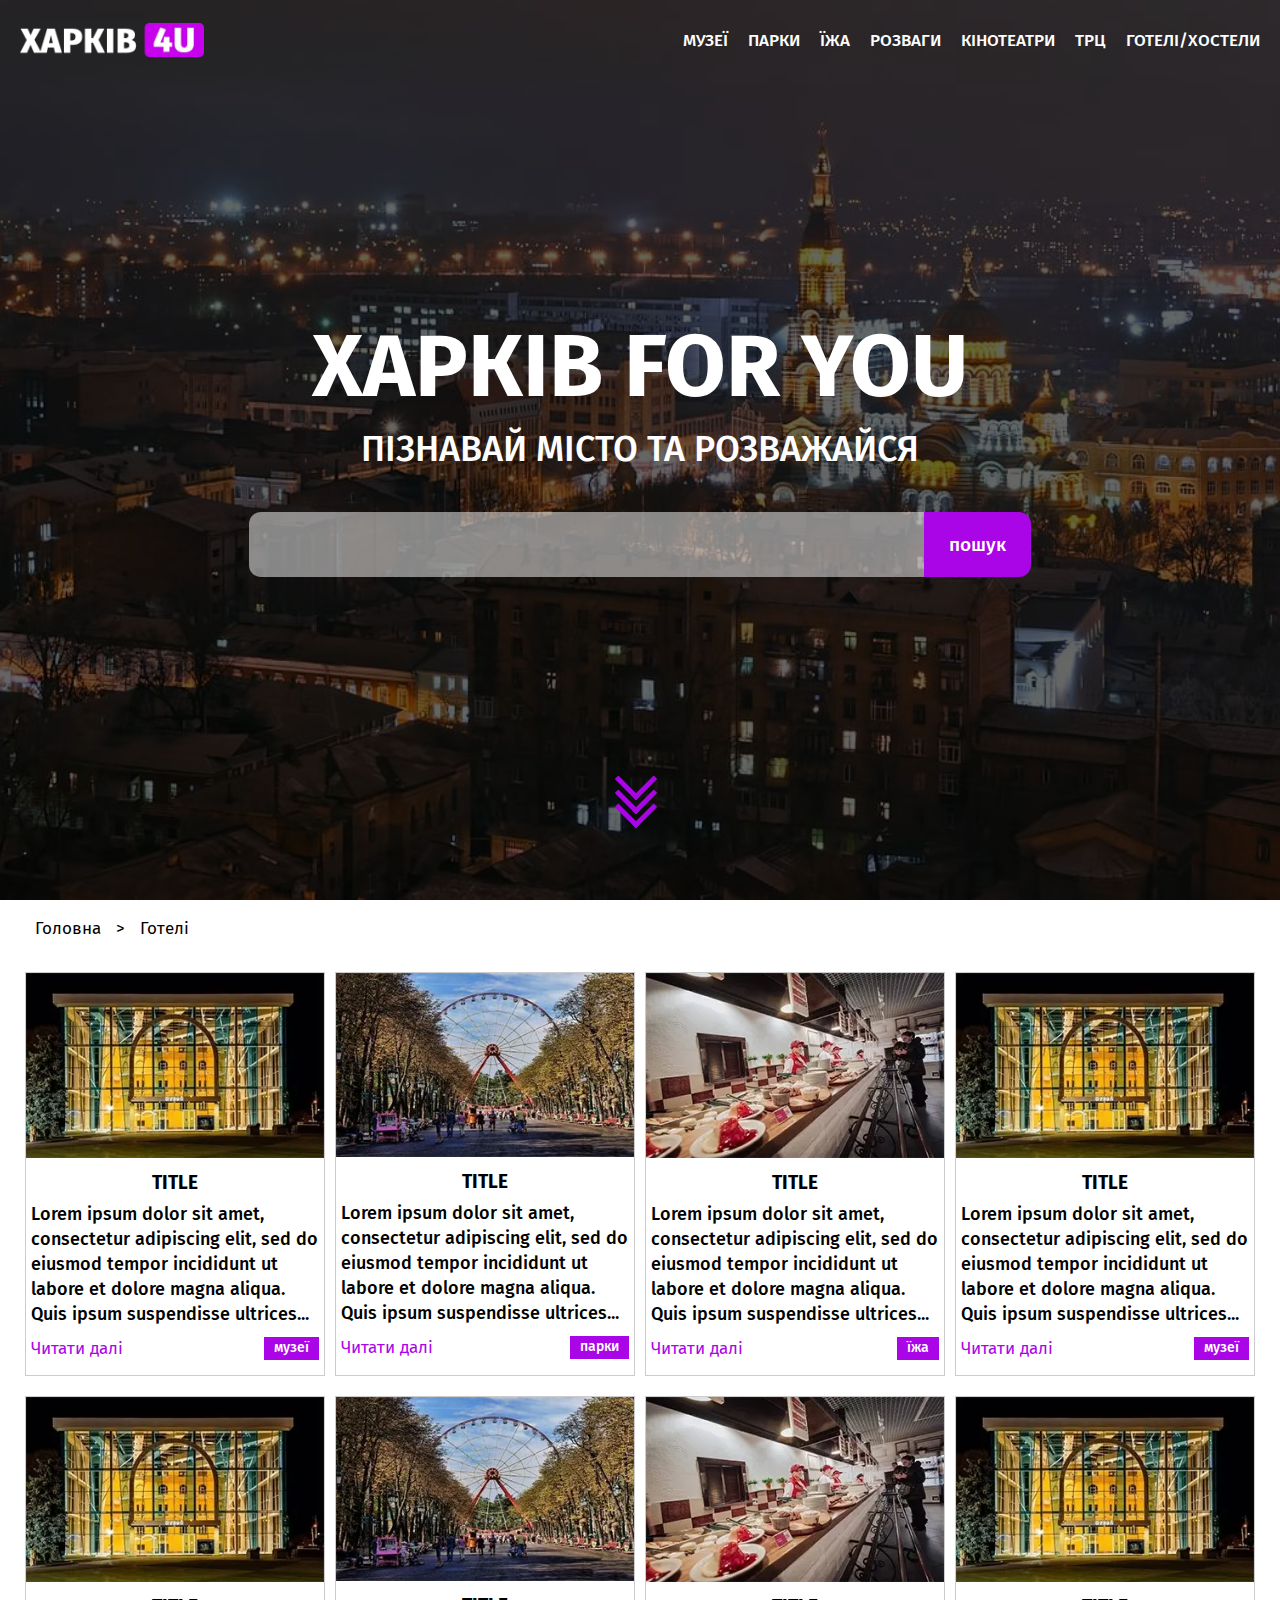
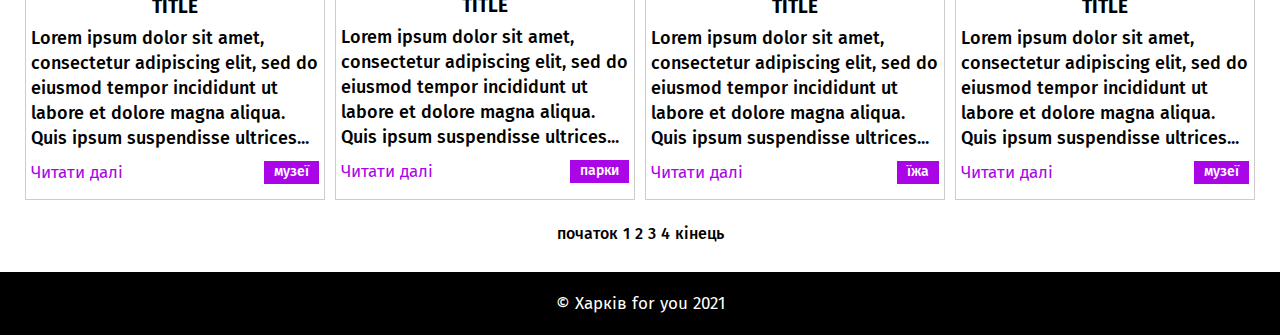
==== commit 4359fbee: "Update index.html" ====
--- a/index.html
+++ b/index.html
@@ -1,209 +1,209 @@
-<!DOCTYPE html>-<html lang="en">-<head>-    <meta charset="UTF-8">-    <meta http-equiv="X-UA-Compatible" content="IE=edge">-    <meta name="viewport" content="width=device-width, initial-scale=1.0">-    <title>Харкiв for you</title>-    <link rel="stylesheet" href="css/style.min.css">-</head>-<body class="flex">-    <div class="content">-        <header class="header">-	<div class="container">-		<div class="header__body flex">-			<a href="/" class="header__logo">-				<picture><source srcset="img/logo.webp" type="image/webp"><img src="img/logo.png" alt="logo"></picture>-			</a>-			<div class="menu__burger">-				<span class="burger__line burger__line-1"></span>-				<span class="burger__line burger__line-2"></span>-				<span class="burger__line burger__line-3"></span>-				<span class="burger__line burger__line-4"></span>-			</div>-			<nav class="header__menu">-				<ul class="header__list flex">-					<li><a href="/" class="header__link">музеї</a></li>-					<li><a href="#" class="header__link">парки</a></li>-					<li><a href="#" class="header__link">їжа</a></li>-					<li><a href="#" class="header__link">разваги</a></li>-					<li><a href="#" class="header__link">кінотеатри</a></li>-					<li><a href="#" class="header__link">трц</a></li>-					<li><a href="#" class="header__link">готелi/хостели</a></li>-				</ul>-			</nav>-		</div>-	</div>-</header>-        <section class="main">-            <div class="container">-                <div class="main__block">-                    <div class="main__title">Харкiв for you</div>-                    <div class="main__subtitle">пізнавай місто та розважайся</div>-                    <form action="#" method="get" class="form flex">-                        <input type="text">-                        <button type="submit">пошук</button>-                    </form>-                </div>-                <div class="arrow-7">-                    <span></span>-                    <span></span>-                    <span></span>-                </div>-            </div>-        </section>-        <section class="breadcrumbs">-            <div class="container">-                <ul class="flex">-                    <li><a href="javascript:void(0);">Головна</a></li>-                    <li>></li>-                    <li><a href="javascript:void(0);">Готелі</a></li>-                </ul>-            </div>-        </section>-        <section class="wrapper">-            <div class="container">-                <div class="wrapper__block flex">-                    <div class="cards flex">-                        <div class="cards__item">-                            <div class="cards__img">-                                <picture><source srcset="img/musem.webp" type="image/webp"><img src="img/musem.jpg" alt="musem"></picture>-                            </div>-                            <a class="cards__title" href="javascript:void(0);">title</a>-                            <div class="cards__block">-                                <span class="cards__text">-                                    Lorem ipsum dolor sit amet, consectetur adipiscing elit, sed do eiusmod tempor incididunt ut labore et dolore magna aliqua. Quis ipsum suspendisse ultrices...-                                </span>-                                <div class="more__block flex">-                                    <a href="javascript:void(0);" class="read">Читати далі</a>-                                    <a class="cards__tag" href="javascript:void(0);">музеї</a>-                                </div>-                            </div>-                        </div>-                        <div class="cards__item">-                            <div class="cards__img">-                                <picture><source srcset="img/parks.webp" type="image/webp"><img src="img/parks.jpg" alt="parks"></picture>-                            </div>-                            <a class="cards__title" href="javascript:void(0);">title</a>-                            <div class="cards__block">-                                <span class="cards__text">-                                    Lorem ipsum dolor sit amet, consectetur adipiscing elit, sed do eiusmod tempor incididunt ut labore et dolore magna aliqua. Quis ipsum suspendisse ultrices...-                                </span>-                                <div class="more__block flex">-                                    <a href="javascript:void(0);" class="read">Читати далі</a>-                                    <a class="cards__tag" href="javascript:void(0);">парки</a>-                                </div>-                            </div>-                        </div>-                        <div class="cards__item">-                            <div class="cards__img">-                                <picture><source srcset="img/food.webp" type="image/webp"><img src="img/food.jpg" alt="food"></picture>-                            </div>-                            <a class="cards__title" href="javascript:void(0);">title</a>-                            <div class="cards__block">-                                <span class="cards__text">-                                    Lorem ipsum dolor sit amet, consectetur adipiscing elit, sed do eiusmod tempor incididunt ut labore et dolore magna aliqua. Quis ipsum suspendisse ultrices...-                                </span>-                                <div class="more__block flex">-                                    <a href="javascript:void(0);" class="read">Читати далі</a>-                                    <a class="cards__tag" href="javascript:void(0);">їжа</a>-                                </div>-                            </div>-                        </div>-                        <div class="cards__item">-                            <div class="cards__img">-                                <picture><source srcset="img/musem.webp" type="image/webp"><img src="img/musem.jpg" alt="musem"></picture>-                            </div>-                            <a class="cards__title" href="javascript:void(0);">title</a>-                            <div class="cards__block">-                                <span class="cards__text">-                                    Lorem ipsum dolor sit amet, consectetur adipiscing elit, sed do eiusmod tempor incididunt ut labore et dolore magna aliqua. Quis ipsum suspendisse ultrices...-                                </span>-                                <div class="more__block flex">-                                    <a href="javascript:void(0);" class="read">Читати далі</a>-                                    <a class="cards__tag" href="javascript:void(0);">музеї</a>-                                </div>-                            </div>-                        </div>-                        <div class="cards__item">-                            <div class="cards__img">-                                <picture><source srcset="img/musem.webp" type="image/webp"><img src="img/musem.jpg" alt="musem"></picture>-                            </div>-                            <a class="cards__title" href="javascript:void(0);">title</a>-                            <div class="cards__block">-                                <span class="cards__text">-                                    Lorem ipsum dolor sit amet, consectetur adipiscing elit, sed do eiusmod tempor incididunt ut labore et dolore magna aliqua. Quis ipsum suspendisse ultrices...-                                </span>-                                <div class="more__block flex">-                                    <a href="javascript:void(0);" class="read">Читати далі</a>-                                    <a class="cards__tag" href="javascript:void(0);">музеї</a>-                                </div>-                            </div>-                        </div>-                        <div class="cards__item">-                            <div class="cards__img">-                                <picture><source srcset="img/parks.webp" type="image/webp"><img src="img/parks.jpg" alt="parks"></picture>-                            </div>-                            <a class="cards__title" href="javascript:void(0);">title</a>-                            <div class="cards__block">-                                <span class="cards__text">-                                    Lorem ipsum dolor sit amet, consectetur adipiscing elit, sed do eiusmod tempor incididunt ut labore et dolore magna aliqua. Quis ipsum suspendisse ultrices...-                                </span>-                                <div class="more__block flex">-                                    <a href="javascript:void(0);" class="read">Читати далі</a>-                                    <a class="cards__tag" href="javascript:void(0);">парки</a>-                                </div>-                            </div>-                        </div>-                        <div class="cards__item">-                            <div class="cards__img">-                                <picture><source srcset="img/food.webp" type="image/webp"><img src="img/food.jpg" alt="food"></picture>-                            </div>-                            <a class="cards__title" href="javascript:void(0);">title</a>-                            <div class="cards__block">-                                <span class="cards__text">-                                    Lorem ipsum dolor sit amet, consectetur adipiscing elit, sed do eiusmod tempor incididunt ut labore et dolore magna aliqua. Quis ipsum suspendisse ultrices...-                                </span>-                                <div class="more__block flex">-                                    <a href="javascript:void(0);" class="read">Читати далі</a>-                                    <a class="cards__tag" href="javascript:void(0);">їжа</a>-                                </div>-                            </div>-                        </div>-                        <div class="cards__item">-                            <div class="cards__img">-                                <picture><source srcset="img/musem.webp" type="image/webp"><img src="img/musem.jpg" alt="musem"></picture>-                            </div>-                            <a class="cards__title" href="javascript:void(0);">title</a>-                            <div class="cards__block">-                                <span class="cards__text">-                                    Lorem ipsum dolor sit amet, consectetur adipiscing elit, sed do eiusmod tempor incididunt ut labore et dolore magna aliqua. Quis ipsum suspendisse ultrices...-                                </span>-                                <div class="more__block flex">-                                    <a href="javascript:void(0);" class="read">Читати далі</a>-                                    <a class="cards__tag" href="javascript:void(0);">музеї</a>-                                </div>-                            </div>-                        </div>-                    </div>-                </div>-                <div class="pages">-                    <ul class="flex">-                        <li><a class="back" href="javascript:void(0);">початок</a></li>-                        <li><a href="javascript:void(0);">1</a></li>-                        <li><a href="javascript:void(0);">2</a></li>-                        <li><a href="javascript:void(0);">3</a></li>-                        <li><a href="javascript:void(0);">4</a></li>-                        <li><a class="forward" href="javascript:void(0);">кінець</a></li>-                    </ul>-                </div>-            </div>-        </section>-    </div>-    <footer class="footer">-        <span>&copy; Харкiв for you 2021</span>-    </footer>-    <script src="js/jquery-3.3.1.min.js"></script>-    <script src="js/script.min.js"></script>-</body>-</html>+<!DOCTYPE html>
+<html lang="en">
+<head>
+    <meta charset="UTF-8">
+    <meta http-equiv="X-UA-Compatible" content="IE=edge">
+    <meta name="viewport" content="width=device-width, initial-scale=1.0">
+    <title>Харкiв for you</title>
+    <link rel="stylesheet" href="css/style.min.css">
+</head>
+<body class="flex">
+    <div class="content">
+        <header class="header">
+	<div class="container">
+		<div class="header__body flex">
+			<a href="/" class="header__logo">
+				<picture><source srcset="img/logo.webp" type="image/webp"><img src="img/logo.png" alt="logo"></picture>
+			</a>
+			<div class="menu__burger">
+				<span class="burger__line burger__line-1"></span>
+				<span class="burger__line burger__line-2"></span>
+				<span class="burger__line burger__line-3"></span>
+				<span class="burger__line burger__line-4"></span>
+			</div>
+			<nav class="header__menu">
+				<ul class="header__list flex">
+					<li><a href="/museum.html" class="header__link">музеї</a></li>
+					<li><a href="#" class="header__link">парки</a></li>
+					<li><a href="#" class="header__link">їжа</a></li>
+					<li><a href="#" class="header__link">розваги</a></li>
+					<li><a href="#" class="header__link">кінотеатри</a></li>
+					<li><a href="#" class="header__link">трц</a></li>
+					<li><a href="#" class="header__link">готелi/хостели</a></li>
+				</ul>
+			</nav>
+		</div>
+	</div>
+</header>
+        <section class="main">
+            <div class="container">
+                <div class="main__block">
+                    <div class="main__title">Харкiв for you</div>
+                    <div class="main__subtitle">пізнавай місто та розважайся</div>
+                    <form action="#" method="get" class="form flex">
+                        <input type="text">
+                        <button type="submit">пошук</button>
+                    </form>
+                </div>
+                <div class="arrow-7">
+                    <span></span>
+                    <span></span>
+                    <span></span>
+                </div>
+            </div>
+        </section>
+        <section class="breadcrumbs">
+            <div class="container">
+                <ul class="flex">
+                    <li><a href="javascript:void(0);">Головна</a></li>
+                    <li>></li>
+                    <li><a href="javascript:void(0);">Готелі</a></li>
+                </ul>
+            </div>
+        </section>
+        <section class="wrapper">
+            <div class="container">
+                <div class="wrapper__block flex">
+                    <div class="cards flex">
+                        <div class="cards__item">
+                            <div class="cards__img">
+                                <picture><source srcset="img/musem.webp" type="image/webp"><img src="img/musem.jpg" alt="musem"></picture>
+                            </div>
+                            <a class="cards__title" href="javascript:void(0);">title</a>
+                            <div class="cards__block">
+                                <span class="cards__text">
+                                    Lorem ipsum dolor sit amet, consectetur adipiscing elit, sed do eiusmod tempor incididunt ut labore et dolore magna aliqua. Quis ipsum suspendisse ultrices...
+                                </span>
+                                <div class="more__block flex">
+                                    <a href="javascript:void(0);" class="read">Читати далі</a>
+                                    <a class="cards__tag" href="javascript:void(0);">музеї</a>
+                                </div>
+                            </div>
+                        </div>
+                        <div class="cards__item">
+                            <div class="cards__img">
+                                <picture><source srcset="img/parks.webp" type="image/webp"><img src="img/parks.jpg" alt="parks"></picture>
+                            </div>
+                            <a class="cards__title" href="javascript:void(0);">title</a>
+                            <div class="cards__block">
+                                <span class="cards__text">
+                                    Lorem ipsum dolor sit amet, consectetur adipiscing elit, sed do eiusmod tempor incididunt ut labore et dolore magna aliqua. Quis ipsum suspendisse ultrices...
+                                </span>
+                                <div class="more__block flex">
+                                    <a href="javascript:void(0);" class="read">Читати далі</a>
+                                    <a class="cards__tag" href="javascript:void(0);">парки</a>
+                                </div>
+                            </div>
+                        </div>
+                        <div class="cards__item">
+                            <div class="cards__img">
+                                <picture><source srcset="img/food.webp" type="image/webp"><img src="img/food.jpg" alt="food"></picture>
+                            </div>
+                            <a class="cards__title" href="javascript:void(0);">title</a>
+                            <div class="cards__block">
+                                <span class="cards__text">
+                                    Lorem ipsum dolor sit amet, consectetur adipiscing elit, sed do eiusmod tempor incididunt ut labore et dolore magna aliqua. Quis ipsum suspendisse ultrices...
+                                </span>
+                                <div class="more__block flex">
+                                    <a href="javascript:void(0);" class="read">Читати далі</a>
+                                    <a class="cards__tag" href="javascript:void(0);">їжа</a>
+                                </div>
+                            </div>
+                        </div>
+                        <div class="cards__item">
+                            <div class="cards__img">
+                                <picture><source srcset="img/musem.webp" type="image/webp"><img src="img/musem.jpg" alt="musem"></picture>
+                            </div>
+                            <a class="cards__title" href="javascript:void(0);">title</a>
+                            <div class="cards__block">
+                                <span class="cards__text">
+                                    Lorem ipsum dolor sit amet, consectetur adipiscing elit, sed do eiusmod tempor incididunt ut labore et dolore magna aliqua. Quis ipsum suspendisse ultrices...
+                                </span>
+                                <div class="more__block flex">
+                                    <a href="javascript:void(0);" class="read">Читати далі</a>
+                                    <a class="cards__tag" href="javascript:void(0);">музеї</a>
+                                </div>
+                            </div>
+                        </div>
+                        <div class="cards__item">
+                            <div class="cards__img">
+                                <picture><source srcset="img/musem.webp" type="image/webp"><img src="img/musem.jpg" alt="musem"></picture>
+                            </div>
+                            <a class="cards__title" href="javascript:void(0);">title</a>
+                            <div class="cards__block">
+                                <span class="cards__text">
+                                    Lorem ipsum dolor sit amet, consectetur adipiscing elit, sed do eiusmod tempor incididunt ut labore et dolore magna aliqua. Quis ipsum suspendisse ultrices...
+                                </span>
+                                <div class="more__block flex">
+                                    <a href="javascript:void(0);" class="read">Читати далі</a>
+                                    <a class="cards__tag" href="javascript:void(0);">музеї</a>
+                                </div>
+                            </div>
+                        </div>
+                        <div class="cards__item">
+                            <div class="cards__img">
+                                <picture><source srcset="img/parks.webp" type="image/webp"><img src="img/parks.jpg" alt="parks"></picture>
+                            </div>
+                            <a class="cards__title" href="javascript:void(0);">title</a>
+                            <div class="cards__block">
+                                <span class="cards__text">
+                                    Lorem ipsum dolor sit amet, consectetur adipiscing elit, sed do eiusmod tempor incididunt ut labore et dolore magna aliqua. Quis ipsum suspendisse ultrices...
+                                </span>
+                                <div class="more__block flex">
+                                    <a href="javascript:void(0);" class="read">Читати далі</a>
+                                    <a class="cards__tag" href="javascript:void(0);">парки</a>
+                                </div>
+                            </div>
+                        </div>
+                        <div class="cards__item">
+                            <div class="cards__img">
+                                <picture><source srcset="img/food.webp" type="image/webp"><img src="img/food.jpg" alt="food"></picture>
+                            </div>
+                            <a class="cards__title" href="javascript:void(0);">title</a>
+                            <div class="cards__block">
+                                <span class="cards__text">
+                                    Lorem ipsum dolor sit amet, consectetur adipiscing elit, sed do eiusmod tempor incididunt ut labore et dolore magna aliqua. Quis ipsum suspendisse ultrices...
+                                </span>
+                                <div class="more__block flex">
+                                    <a href="javascript:void(0);" class="read">Читати далі</a>
+                                    <a class="cards__tag" href="javascript:void(0);">їжа</a>
+                                </div>
+                            </div>
+                        </div>
+                        <div class="cards__item">
+                            <div class="cards__img">
+                                <picture><source srcset="img/musem.webp" type="image/webp"><img src="img/musem.jpg" alt="musem"></picture>
+                            </div>
+                            <a class="cards__title" href="javascript:void(0);">title</a>
+                            <div class="cards__block">
+                                <span class="cards__text">
+                                    Lorem ipsum dolor sit amet, consectetur adipiscing elit, sed do eiusmod tempor incididunt ut labore et dolore magna aliqua. Quis ipsum suspendisse ultrices...
+                                </span>
+                                <div class="more__block flex">
+                                    <a href="javascript:void(0);" class="read">Читати далі</a>
+                                    <a class="cards__tag" href="javascript:void(0);">музеї</a>
+                                </div>
+                            </div>
+                        </div>
+                    </div>
+                </div>
+                <div class="pages">
+                    <ul class="flex">
+                        <li><a class="back" href="javascript:void(0);">початок</a></li>
+                        <li><a href="javascript:void(0);">1</a></li>
+                        <li><a href="javascript:void(0);">2</a></li>
+                        <li><a href="javascript:void(0);">3</a></li>
+                        <li><a href="javascript:void(0);">4</a></li>
+                        <li><a class="forward" href="javascript:void(0);">кінець</a></li>
+                    </ul>
+                </div>
+            </div>
+        </section>
+    </div>
+    <footer class="footer">
+        <span>&copy; Харкiв for you 2021</span>
+    </footer>
+    <script src="js/jquery-3.3.1.min.js"></script>
+    <script src="js/script.min.js"></script>
+</body>
+</html>
--- a/css/style.min.css
+++ b/css/style.min.css
@@ -1 +1 @@
-@import url('https://fonts.googleapis.com/css2?family=Fira+Sans:wght@300;400;500;600;700;800;900&display=swap');*{padding:0;margin:0;border:0}*,:after,:before{-webkit-box-sizing:border-box;box-sizing:border-box}:active,:focus{outline:0}a:active,a:focus{outline:0}aside,footer,header,nav{display:block}body,html{height:100%;width:100%;font-size:100%;line-height:1;font-size:14px;-ms-text-size-adjust:100%;-moz-text-size-adjust:100%;-webkit-text-size-adjust:100%}button,input,textarea{font-family:inherit}input::-ms-clear{display:none}button{cursor:pointer}button::-moz-focus-inner{padding:0;border:0}a,a:visited{text-decoration:none}a:hover{text-decoration:none}ul li{list-style:none}img{vertical-align:top}h1,h2,h3,h4,h5,h6{font-size:inherit;font-weight:inherit}.header{position:absolute;width:100%;top:0;left:0;z-index:50;-webkit-transition:.4s linear;-o-transition:.4s linear;transition:.4s linear}.header:before{content:'';position:absolute;top:0;left:0;width:100%;height:100%;z-index:2}.header.active{position:fixed;top:0;left:0;-webkit-animation-name:show__menu;animation-name:show__menu;-webkit-animation-duration:1s;animation-duration:1s;width:100%;background-color:#b089dc}@-webkit-keyframes show__menu{0%{opacity:0;top:-200px}100%{opacity:1;top:0}}@keyframes show__menu{0%{opacity:0;top:-200px}100%{opacity:1;top:0}}.header__body{position:relative;display:-webkit-box;display:-ms-flexbox;display:flex;-webkit-box-pack:justify;-ms-flex-pack:justify;justify-content:space-between;height:80px;-webkit-box-align:center;-ms-flex-align:center;align-items:center}.header__logo{-webkit-box-flex:0;-ms-flex:0 0 184px;flex:0 0 184px;z-index:3}.header__logo img{max-width:100%}.menu__burger{display:none}.header__list{display:-webkit-box;display:-ms-flexbox;display:flex;position:relative;z-index:2}.header__link{color:#fff;text-transform:uppercase;font-size:17px;text-decoration:none;-webkit-transition:all .5s;-o-transition:all .5s;transition:all .5s;font-weight:500}.header__link:hover{color:#aa05e7}.active{color:#aa05e7;font-weight:700}.header__list li{list-style:none;margin-left:20px}.contant{height:10000px;padding-top:100px}.content__text{font-size:18px;line-height:25px}.content__text p{margin-bottom:20px}body{font-family:'Fira Sans',sans-serif;-webkit-box-orient:vertical;-webkit-box-direction:normal;-ms-flex-direction:column;flex-direction:column;color:#000;font-size:17px}.content{-webkit-box-flex:1;-ms-flex:1 1 auto;flex:1 1 auto}.flex{display:-webkit-box;display:-ms-flexbox;display:flex}.container{max-width:1270px;margin:0 auto;padding:0 15px}.main{background:url(../img/bg.jpg) center center/cover no-repeat;background-color:rgba(0,0,0,.6);background-blend-mode:multiply;height:100vh;width:100%;position:relative}.main__block{position:absolute;top:50%;left:50%;-webkit-transform:translate(-50%,-50%);-ms-transform:translate(-50%,-50%);transform:translate(-50%,-50%);text-align:center;width:100%}.main__title{font-size:88px;font-weight:700;text-transform:uppercase;color:#fff}.main__subtitle{font-size:36px;font-weight:500;text-transform:uppercase;color:#fff;margin-top:20px}.main .form{-webkit-box-pack:center;-ms-flex-pack:center;justify-content:center;-webkit-box-align:center;-ms-flex-align:center;align-items:center;margin-top:45px}.main .form input{background-color:rgba(255,255,255,.5);border-radius:12px 0 0 12px;width:675px;height:65px;color:#fff;font-size:20px;padding:0 15px}.main .form button{font-size:19px;font-weight:500;color:#fff;padding:0 25px;height:65px;background-color:#aa05e7;border-radius:0 12px 12px 0;-webkit-transition:all .5s;-o-transition:all .5s;transition:all .5s}.main .form button:hover{background-color:#b089dc}.arrow-7{margin:40px auto 10px auto;width:38px;height:100px;bottom:10px;left:50%;-webkit-transform:translate(-50%);-ms-transform:translate(-50%);transform:translate(-50%);position:absolute}.arrow-7 span{display:block;width:30px;height:30px;border-bottom:5px solid #aa05e7;border-right:5px solid #aa05e7;-webkit-transform:rotate(45deg);-ms-transform:rotate(45deg);transform:rotate(45deg);margin:-16px 0;-webkit-animation:arrow-7 2s infinite;animation:arrow-7 2s infinite}.arrow-7 span:nth-child(2){-webkit-animation-delay:-.2s;animation-delay:-.2s}.arrow-7 span:nth-child(3){-webkit-animation-delay:-.4s;animation-delay:-.4s}@-webkit-keyframes arrow-7{0%{opacity:0;-webkit-transform:translate(0,-20px) rotate(45deg);transform:translate(0,-20px) rotate(45deg)}50%{opacity:1}100%{opacity:0;-webkit-transform:translate(0,20px) rotate(45deg);transform:translate(0,20px) rotate(45deg)}}@keyframes arrow-7{0%{opacity:0;-webkit-transform:translate(0,-20px) rotate(45deg);transform:translate(0,-20px) rotate(45deg)}50%{opacity:1}100%{opacity:0;-webkit-transform:translate(0,20px) rotate(45deg);transform:translate(0,20px) rotate(45deg)}}.breadcrumbs{padding:20px 0 5px 0}.breadcrumbs ul li{margin-left:15px}.breadcrumbs ul li a{color:#000;cursor:pointer}.breadcrumbs ul li a:hover{text-decoration:underline}.wrapper{-webkit-box-pack:justify;-ms-flex-pack:justify;justify-content:space-between;padding:10px 0 30px 0}.wrapper__block .cards{-ms-flex-wrap:wrap;flex-wrap:wrap;-ms-flex-pack:distribute;justify-content:space-around}.wrapper__block .cards span{display:block}.wrapper__block .cards__item{-webkit-box-orient:vertical;-webkit-box-direction:normal;-ms-flex-direction:column;flex-direction:column;-webkit-box-flex:0;-ms-flex:0 1 100%;flex:0 1 100%;max-width:300px;border:1px solid rgba(0,0,0,.2);padding:0 0 15px 0;margin-top:20px}.wrapper__block .cards__img{max-width:300px}.wrapper__block .cards__img img{max-width:100%}.wrapper__block .cards__title{display:block;font-size:19px;font-weight:700;text-transform:uppercase;-webkit-transition:all .4s;-o-transition:all .4s;transition:all .4s;text-align:center;margin:15px 0 10px 0;color:#000}.wrapper__block .cards__title:hover{color:#aa05e7}.wrapper__block .cards__block{padding:0 5px}.wrapper__block .cards__text{line-height:25px;font-weight:500;font-size:18px}.wrapper__block .cards .more__block{margin-top:10px;-webkit-box-pack:justify;-ms-flex-pack:justify;justify-content:space-between;-webkit-box-align:center;-ms-flex-align:center;align-items:center}.wrapper__block .cards .read{color:#aa05e7;-webkit-transition:all .4s;-o-transition:all .4s;transition:all .4s}.wrapper__block .cards .read:hover{color:#b089dc;text-decoration:underline}.wrapper__block .cards__tag{font-size:14px;font-weight:500;background-color:#aa05e7;padding:4px 10px 5px 10px;color:#fff;display:inline-block;-webkit-transition:all .4s;-o-transition:all .4s;transition:all .4s}.wrapper__block .cards__tag:hover{background-color:#b089dc}.wrapper .pages{margin-top:25px}.wrapper .pages span{display:block}.wrapper .pages ul{-webkit-box-pack:center;-ms-flex-pack:center;justify-content:center}.wrapper .pages ul li{margin-right:5px}.wrapper .pages ul li:last-child{margin-right:0}.wrapper .pages ul li a{color:#000;font-size:16px;font-weight:500;-webkit-transition:all .4s;-o-transition:all .4s;transition:all .4s}.wrapper .pages ul li a:hover{color:#aa05e7}.footer{background-color:#000}.footer span{text-align:center;padding:23px 0;color:#fff;display:block}@media (max-width:992px){.header__list li{margin-left:10px}.header__link{font-size:16px}}@media (max-width:767px){.menu__burger{display:block;position:relative;width:35px;height:23px;z-index:3}.burger__line{position:absolute;height:2px;width:100%;left:0;background-color:#fff;-webkit-transition:all .3s ease 0s;-o-transition:all .3s ease 0s;transition:all .3s ease 0s}.burger__line-1{top:0}.burger__line-2,.burger__line-3{top:50%;-webkit-transform:translateY(-50%);-ms-transform:translateY(-50%);transform:translateY(-50%)}.burger__line-4{bottom:0}.burger__line-1.active,.burger__line-4.active{opacity:0}.burger__line-2.active{-webkit-transform:translateY(-50%) rotate(45deg);-ms-transform:translateY(-50%) rotate(45deg);transform:translateY(-50%) rotate(45deg)}.burger__line-3.active{-webkit-transform:translateY(-50%) rotate(-45deg);-ms-transform:translateY(-50%) rotate(-45deg);transform:translateY(-50%) rotate(-45deg)}.header__menu{position:fixed;top:-100%;left:0;width:100%;height:100%;background-color:rgba(0,0,0,.5);-webkit-backdrop-filter:blur(12px);backdrop-filter:blur(12px);padding:0 10px 20px 10px;-webkit-transition:all .3s ease 0s;-o-transition:all .3s ease 0s;transition:all .3s ease 0s;overflow:auto;text-align:center}.header__menu.active{top:0}.header__body{height:50px}.header__logo{-webkit-box-flex:0;-ms-flex:0 0 120px;flex:0 0 120px}.header__list{display:block;position:relative;top:50%;-webkit-transform:translateY(-50%);-ms-transform:translateY(-50%);transform:translateY(-50%)}.header__list li{margin:20px 0}body.lock{overflow:hidden}.header__link{font-size:24px}}@media (min-width:768px) and (max-width:991px){.main__title{font-size:60px}.main__subtitle{font-size:25px}}@media (min-width:576px) and (max-width:767px){.main__title{font-size:47px}.main__subtitle{font-size:20px}.main .form input{width:75%;border-radius:12px;height:50px}.main .form button{border-radius:12px;width:400px;margin-top:15px;height:50px;width:75%}}@media (min-width:320px) and (max-width:575px){.main__title{font-size:50px}.main__subtitle{font-size:16px}.main .form input{width:95%;border-radius:12px;height:40px}.main .form button{width:95%;border-radius:12px;margin-top:15px;height:40px}}@media (min-width:320px) and (max-width:767px){.main .form{-webkit-box-orient:vertical;-webkit-box-direction:normal;-ms-flex-direction:column;flex-direction:column}.arrow-7{display:none}.arrow-7 span{display:none}}@media (min-width:768px) and (max-width:1200px){.main .form input{width:500px}}.webp .main{background:url(../img/bg.webp) center center/cover no-repeat}+@import url('https://fonts.googleapis.com/css2?family=Fira+Sans:wght@300;400;500;600;700;800;900&display=swap');*{padding:0;margin:0;border:0}*,:after,:before{-webkit-box-sizing:border-box;box-sizing:border-box}:active,:focus{outline:0}a:active,a:focus{outline:0}aside,footer,header,nav{display:block}body,html{height:100%;width:100%;font-size:100%;line-height:1;font-size:14px;-ms-text-size-adjust:100%;-moz-text-size-adjust:100%;-webkit-text-size-adjust:100%}button,input,textarea{font-family:inherit}input::-ms-clear{display:none}button{cursor:pointer}button::-moz-focus-inner{padding:0;border:0}a,a:visited{text-decoration:none}a:hover{text-decoration:none}ul li{list-style:none}img{vertical-align:top}h1,h2,h3,h4,h5,h6{font-size:inherit;font-weight:inherit}.header{position:absolute;width:100%;top:0;left:0;z-index:50;-webkit-transition:.4s linear;-o-transition:.4s linear;transition:.4s linear}.header:before{content:'';position:absolute;top:0;left:0;width:100%;height:100%;z-index:2}.head:before{background-color:#25748b}.header.active{position:fixed;top:0;left:0;-webkit-animation-name:show__menu;animation-name:show__menu;-webkit-animation-duration:1s;animation-duration:1s;width:100%;background-color:#b089dc}@-webkit-keyframes show__menu{0%{opacity:0;top:-200px}100%{opacity:1;top:0}}@keyframes show__menu{0%{opacity:0;top:-200px}100%{opacity:1;top:0}}.header__body{position:relative;display:-webkit-box;display:-ms-flexbox;display:flex;-webkit-box-pack:justify;-ms-flex-pack:justify;justify-content:space-between;height:80px;-webkit-box-align:center;-ms-flex-align:center;align-items:center}.header__logo{-webkit-box-flex:0;-ms-flex:0 0 184px;flex:0 0 184px;z-index:3}.header__logo img{max-width:100%}.menu__burger{display:none}.header__list{display:-webkit-box;display:-ms-flexbox;display:flex;position:relative;z-index:2}.header__link{color:#fff;text-transform:uppercase;font-size:17px;text-decoration:none;-webkit-transition:all .5s;-o-transition:all .5s;transition:all .5s;font-weight:500}.header__link:hover{color:#aa05e7}.active{color:#aa05e7;font-weight:700}.header__list li{list-style:none;margin-left:20px}.contant{height:10000px;padding-top:100px}.content__text{font-size:18px;line-height:25px}.content__text p{margin-bottom:20px}body{font-family:'Fira Sans',sans-serif;-webkit-box-orient:vertical;-webkit-box-direction:normal;-ms-flex-direction:column;flex-direction:column;color:#000;font-size:17px}.content{-webkit-box-flex:1;-ms-flex:1 1 auto;flex:1 1 auto}.flex{display:-webkit-box;display:-ms-flexbox;display:flex}.container{max-width:1270px;margin:0 auto;padding:0 15px}.main{background:url(../img/bg.jpg) center center/cover no-repeat;background-color:rgba(0,0,0,.6);background-blend-mode:multiply;height:100vh;width:100%;position:relative}.main__block{position:absolute;top:50%;left:50%;-webkit-transform:translate(-50%,-50%);-ms-transform:translate(-50%,-50%);transform:translate(-50%,-50%);text-align:center;width:100%}.main__title{font-size:88px;font-weight:700;text-transform:uppercase;color:#fff}.main__subtitle{font-size:36px;font-weight:500;text-transform:uppercase;color:#fff;margin-top:20px}.main .form{-webkit-box-pack:center;-ms-flex-pack:center;justify-content:center;-webkit-box-align:center;-ms-flex-align:center;align-items:center;margin-top:45px}.main .form input{background-color:rgba(255,255,255,.5);border-radius:12px 0 0 12px;width:675px;height:65px;color:#fff;font-size:20px;padding:0 15px}.main .form button{font-size:19px;font-weight:500;color:#fff;padding:0 25px;height:65px;background-color:#aa05e7;border-radius:0 12px 12px 0;-webkit-transition:all .5s;-o-transition:all .5s;transition:all .5s}.main .form button:hover{background-color:#b089dc}.arrow-7{margin:40px auto 10px auto;width:38px;height:100px;bottom:10px;left:50%;-webkit-transform:translate(-50%);-ms-transform:translate(-50%);transform:translate(-50%);position:absolute}.arrow-7 span{display:block;width:30px;height:30px;border-bottom:5px solid #aa05e7;border-right:5px solid #aa05e7;-webkit-transform:rotate(45deg);-ms-transform:rotate(45deg);transform:rotate(45deg);margin:-16px 0;-webkit-animation:arrow-7 2s infinite;animation:arrow-7 2s infinite}.arrow-7 span:nth-child(2){-webkit-animation-delay:-.2s;animation-delay:-.2s}.arrow-7 span:nth-child(3){-webkit-animation-delay:-.4s;animation-delay:-.4s}@-webkit-keyframes arrow-7{0%{opacity:0;-webkit-transform:translate(0,-20px) rotate(45deg);transform:translate(0,-20px) rotate(45deg)}50%{opacity:1}100%{opacity:0;-webkit-transform:translate(0,20px) rotate(45deg);transform:translate(0,20px) rotate(45deg)}}@keyframes arrow-7{0%{opacity:0;-webkit-transform:translate(0,-20px) rotate(45deg);transform:translate(0,-20px) rotate(45deg)}50%{opacity:1}100%{opacity:0;-webkit-transform:translate(0,20px) rotate(45deg);transform:translate(0,20px) rotate(45deg)}}.breadcrumbs{padding:20px 0 5px 0}.breadcrumbs ul li{margin-left:15px}.breadcrumbs ul li a{color:#000;cursor:pointer}.breadcrumbs ul li a:hover{text-decoration:underline}.wrapper{-webkit-box-pack:justify;-ms-flex-pack:justify;justify-content:space-between;padding:10px 0 30px 0}.wrapper__block .cards{-ms-flex-wrap:wrap;flex-wrap:wrap;-ms-flex-pack:distribute;justify-content:space-around}.wrapper__block .cards span{display:block}.wrapper__block .cards__item{-webkit-box-orient:vertical;-webkit-box-direction:normal;-ms-flex-direction:column;flex-direction:column;-webkit-box-flex:0;-ms-flex:0 1 100%;flex:0 1 100%;max-width:300px;border:1px solid rgba(0,0,0,.2);padding:0 0 15px 0;margin-top:20px}.wrapper__block .cards__img{max-width:300px}.wrapper__block .cards__img img{max-width:100%}.wrapper__block .cards__title{display:block;font-size:19px;font-weight:700;text-transform:uppercase;-webkit-transition:all .4s;-o-transition:all .4s;transition:all .4s;text-align:center;margin:15px 0 10px 0;color:#000}.wrapper__block .cards__title:hover{color:#aa05e7}.wrapper__block .cards__block{padding:0 5px}.wrapper__block .cards__text{line-height:25px;font-weight:500;font-size:18px}.wrapper__block .cards .more__block{margin-top:10px;-webkit-box-pack:justify;-ms-flex-pack:justify;justify-content:space-between;-webkit-box-align:center;-ms-flex-align:center;align-items:center}.wrapper__block .cards .read{color:#aa05e7;-webkit-transition:all .4s;-o-transition:all .4s;transition:all .4s}.wrapper__block .cards .read:hover{color:#b089dc;text-decoration:underline}.wrapper__block .cards__tag{font-size:14px;font-weight:500;background-color:#aa05e7;padding:4px 10px 5px 10px;color:#fff;display:inline-block;-webkit-transition:all .4s;-o-transition:all .4s;transition:all .4s}.wrapper__block .cards__tag:hover{background-color:#b089dc}.wrapper .pages{margin-top:25px}.wrapper .pages span{display:block}.wrapper .pages ul{-webkit-box-pack:center;-ms-flex-pack:center;justify-content:center}.wrapper .pages ul li{margin-right:5px}.wrapper .pages ul li:last-child{margin-right:0}.wrapper .pages ul li a{color:#000;font-size:16px;font-weight:500;-webkit-transition:all .4s;-o-transition:all .4s;transition:all .4s}.wrapper .pages ul li a:hover{color:#aa05e7}h1{text-align:center;font-size:45px;text-transform:uppercase;color:#fff}.museum__main{background:url(../img/bg2.jpg) center center/cover no-repeat;background-color:rgba(0,0,0,.6);background-blend-mode:multiply;padding:170px 0 90px 0}.footer{background-color:#000}.footer span{text-align:center;padding:23px 0;color:#fff;display:block}@media (max-width:992px){.header__list li{margin-left:10px}.header__link{font-size:16px}}@media (max-width:767px){.menu__burger{display:block;position:relative;width:35px;height:23px;z-index:3}.burger__line{position:absolute;height:2px;width:100%;left:0;background-color:#fff;-webkit-transition:all .3s ease 0s;-o-transition:all .3s ease 0s;transition:all .3s ease 0s}.burger__line-1{top:0}.burger__line-2,.burger__line-3{top:50%;-webkit-transform:translateY(-50%);-ms-transform:translateY(-50%);transform:translateY(-50%)}.burger__line-4{bottom:0}.burger__line-1.active,.burger__line-4.active{opacity:0}.burger__line-2.active{-webkit-transform:translateY(-50%) rotate(45deg);-ms-transform:translateY(-50%) rotate(45deg);transform:translateY(-50%) rotate(45deg)}.burger__line-3.active{-webkit-transform:translateY(-50%) rotate(-45deg);-ms-transform:translateY(-50%) rotate(-45deg);transform:translateY(-50%) rotate(-45deg)}.header__menu{position:fixed;top:-100%;left:0;width:100%;height:100%;background-color:rgba(0,0,0,.5);-webkit-backdrop-filter:blur(12px);backdrop-filter:blur(12px);padding:0 10px 20px 10px;-webkit-transition:all .3s ease 0s;-o-transition:all .3s ease 0s;transition:all .3s ease 0s;overflow:auto;text-align:center}.header__menu.active{top:0}.header__body{height:50px}.header__logo{-webkit-box-flex:0;-ms-flex:0 0 120px;flex:0 0 120px}.header__list{display:block;position:relative;top:50%;-webkit-transform:translateY(-50%);-ms-transform:translateY(-50%);transform:translateY(-50%)}.header__list li{margin:20px 0}body.lock{overflow:hidden}.header__link{font-size:24px}}@media (min-width:768px) and (max-width:991px){.main__title{font-size:60px}.main__subtitle{font-size:25px}}@media (min-width:576px) and (max-width:767px){.main__title{font-size:47px}.main__subtitle{font-size:20px}.main .form input{width:75%;border-radius:12px;height:50px}.main .form button{border-radius:12px;width:400px;margin-top:15px;height:50px;width:75%}.museum__main{padding:120px 0 70px 0}}@media (min-width:320px) and (max-width:575px){.main__title{font-size:50px}.main__subtitle{font-size:16px}.main .form input{width:95%;border-radius:12px;height:40px}.main .form button{width:95%;border-radius:12px;margin-top:15px;height:40px}h1{font-size:25px}.museum__main{padding:90px 0 35px 0}}@media (min-width:320px) and (max-width:767px){.main .form{-webkit-box-orient:vertical;-webkit-box-direction:normal;-ms-flex-direction:column;flex-direction:column}.arrow-7{display:none}.arrow-7 span{display:none}}@media (min-width:768px) and (max-width:1200px){.main .form input{width:500px}}.webp .main{background:url(../img/bg.webp) center center/cover no-repeat}.webp .museum__main{background:url(../img/bg2.webp) center center/cover no-repeat}